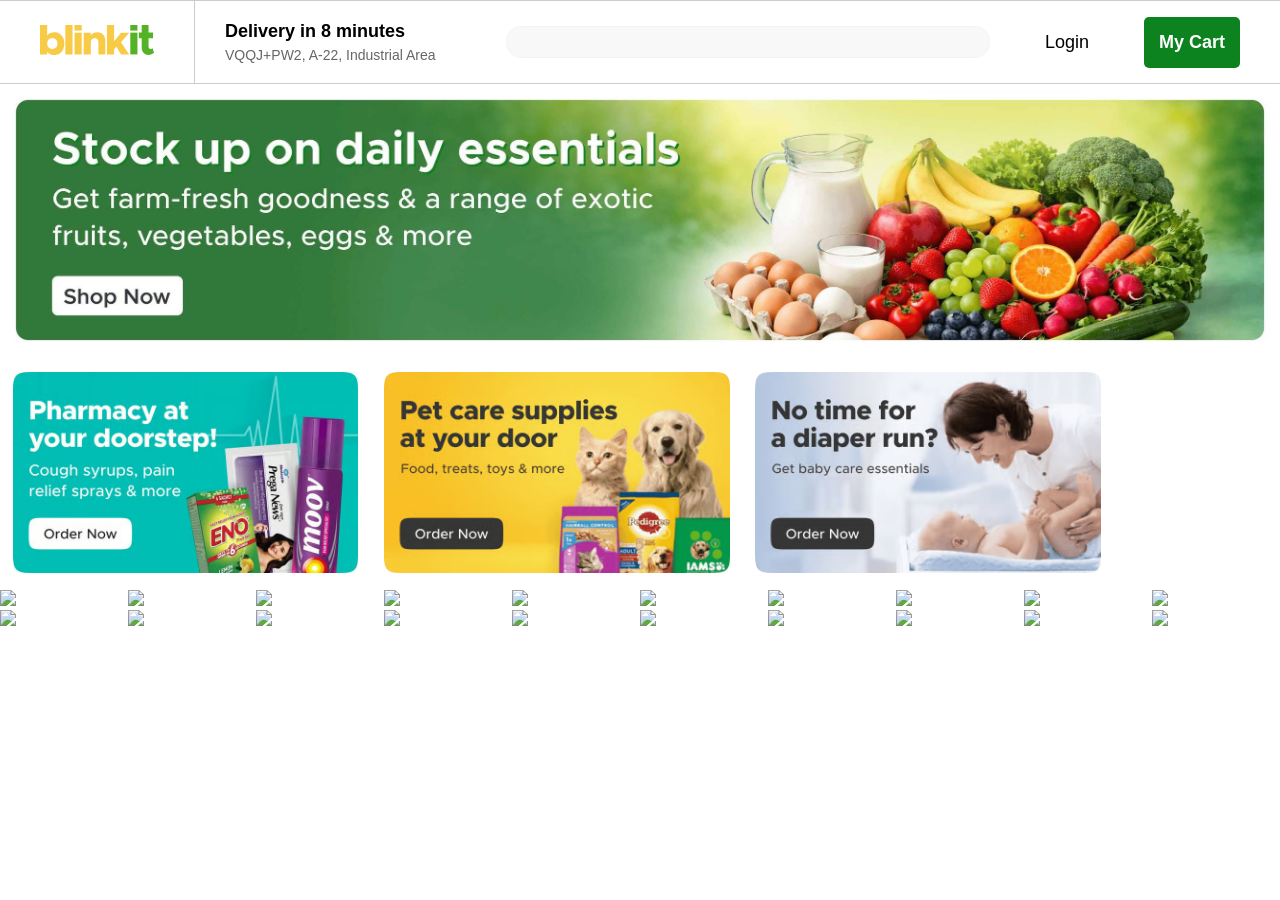
==== home.html @ 37c8d760 "header,banner,category section" ====
<!DOCTYPE html>
<html lang="en">
<head>
    <meta charset="UTF-8">
    <meta name="viewport" content="width=device-width, initial-scale=1.0">
    <title>Blinkit</title>
    <link rel="stylesheet" href="https://cdnjs.cloudflare.com/ajax/libs/font-awesome/7.3.1/css/all.css" integrity="sha512-x9WwyMYBnlXMNQ6kQ/Lyzu1NqIhLQKL5Oq6xByfXuRj7s9CskyCbLv/1IjqzJmXwFXWr0ov6jBV7Qbc0hh9nHg==" crossorigin="anonymous" referrerpolicy="no-referrer">     
    <link rel="stylesheet" href="style.css">
    <link rel="stylesheet" href="media.css">
    
</head>
<body>
    <header>
        <div class="headerleft">
            <div class="logo">
                <a href="#">
                <svg width="134" height="30" viewBox="0 0 114 30" fill="none" xmlns="http://www.w3.org/2000/svg"><path d="M14.3342 7.186C16.2619 7.186 17.9832 7.66644 19.4978 8.62732C21.0262 9.57447 22.2242 10.9197 23.0917 12.663C23.9316 14.3377 24.3516 16.3075 24.3516 18.5724C24.3516 20.7687 23.9316 22.7316 23.0917 24.4612C22.2517 26.1908 21.0675 27.5429 19.5391 28.5175C17.9969 29.5058 16.2619 30 14.3342 30C12.9297 30 11.6078 29.7117 10.3685 29.1352C9.12927 28.5587 8.06901 27.7488 7.18775 26.7056V29.4852H0V0H7.18775V10.4598C8.06901 9.41661 9.12927 8.61359 10.3685 8.05079C11.6078 7.47426 12.9297 7.186 14.3342 7.186ZM12.1861 24.0494C13.2051 24.0494 14.1139 23.8161 14.9125 23.3493C15.7112 22.8826 16.3377 22.2306 16.7921 21.3933C17.2465 20.5697 17.4737 19.6294 17.4737 18.5724C17.4737 17.5429 17.2465 16.6095 16.7921 15.7721C16.3377 14.9348 15.7112 14.2828 14.9125 13.8161C14.1139 13.3493 13.2051 13.116 12.1861 13.116C11.2223 13.116 10.3617 13.3493 9.60432 13.8161C8.84699 14.269 8.2549 14.9073 7.82804 15.731C7.40118 16.5683 7.18775 17.5154 7.18775 18.5724C7.18775 19.6294 7.40118 20.5765 7.82804 21.4139C8.2549 22.2375 8.84699 22.8826 9.60432 23.3493C10.3617 23.8161 11.2223 24.0494 12.1861 24.0494Z" fill="#F8CB46"></path><path d="M25.3356 29.4852V0H32.5233V29.4852H25.3356Z" fill="#F8CB46"></path><path d="M34.5607 29.4852V7.68016H41.7071V29.4852H34.5607Z" fill="#F8CB46"></path><path d="M57.2319 7.186C58.7603 7.186 60.1372 7.5429 61.3627 8.25669C62.5882 8.95676 63.5521 9.94509 64.2544 11.2217C64.9291 12.512 65.2664 13.9739 65.2664 15.6074V29.4852H58.4092V17.2135C58.4092 16.4173 58.2508 15.7104 57.9341 15.0927C57.6312 14.4612 57.1974 13.9739 56.6329 13.6307C56.0821 13.2876 55.4349 13.116 54.6914 13.116C53.9891 13.116 53.3419 13.2876 52.7498 13.6307C52.1577 13.9602 51.6965 14.4132 51.366 14.9897C51.0218 15.5388 50.8496 16.1839 50.8496 16.9252L50.8083 29.4852H43.6619V7.68016H50.8083V10.1716C51.483 9.23816 52.3849 8.51064 53.5141 7.98902C54.6432 7.45367 55.8824 7.186 57.2319 7.186Z" fill="#F8CB46"></path><path d="M81.0597 17.2135L89.1769 29.4852H81.0597L76.3091 21.7639L74.1198 24.2965V29.4852H66.932V0H74.1198V16.2869L81.0184 7.68016H89.1356L81.0597 17.2135Z" fill="#F8CB46"></path><path d="M34.5569 0.00232667H41.7267V5.59207H34.5569V0.00232667Z" fill="#F8CB46"></path><path d="M90.3176 29.4198V7.61479H97.464V29.4198H90.3176Z" fill="#54B226"></path><path d="M112.575 23.2634L114 27.855C113.353 28.4727 112.534 28.9737 111.542 29.3581C110.564 29.7424 109.607 29.9346 108.671 29.9346C107.322 29.9346 106.117 29.6395 105.057 29.0492C103.996 28.4452 103.17 27.6079 102.578 26.5372C101.986 25.494 101.69 24.2929 101.69 22.9339V13.3183H98.819V7.61479H101.69V0.00241089H108.547V7.61479H113.071V13.3183H108.547V21.6161C108.547 22.3162 108.733 22.8859 109.105 23.3251C109.477 23.7644 109.952 23.984 110.53 23.984C110.943 23.984 111.329 23.9223 111.687 23.7987C112.045 23.6752 112.341 23.4967 112.575 23.2634Z" fill="#54B226"></path><path d="M90.2609 0.00241089H97.4307V5.59215H90.2609V0.00241089Z" fill="#54B226"></path></svg>
                </a>
            </div>
            <div class="headeraddress">
                <h3>Delivery in 8 minutes</h3>
                <p>VQQJ+PW2, A-22, Industrial Area </div></p>
            </div>
        <form class="searchbox">
            <button><i class="fa-solid fa-magnifying-glass"></i></button>
            <input type="text"/>
        </form>
        <div class="headerBtn">
            <button>Login</button>
            <button><i class="fa-solid fa-cart-shopping"></i>My Cart</button>
            </div>

    </header>

    <section class="bannersection">
        <img src="img/Frame-1437256605-2-2.jpg"/>  
    </section>

    <section class="orderbanner">
            <div class="orderbanneritems">
                <img src="img/pharmacy-WEB.avif"/></div>
            <div class="orderbanneritems">
                <img src="img/pet_crystal_WEB-1.avif"/>
            </div>
            <div class="orderbanneritems">
                <img src="img/baby_crystal_WEB-1.avif"/>
            </div>
    </section>
    <section class="categorysection">
        <div class="categoryitems">
            <img src="https://cdn.grofers.com/cdn-cgi/image/f=auto,fit=scale-down,q=70,metadata=none,w=270/layout-engine/2022-12/paan-corner_web.png"/>
        </div>
         <div class="categoryitems">
            <img src="https://cdn.grofers.com/cdn-cgi/image/f=auto,fit=scale-down,q=70,metadata=none,w=270/layout-engine/2022-11/Slice-2_10.png"/>
        </div>
        <div class="categoryitems">
            <img src="https://cdn.grofers.com/cdn-cgi/image/f=auto,fit=scale-down,q=70,metadata=none,w=270/layout-engine/2022-11/Slice-3_9.png"/>
        </div>
        <div class="categoryitems">
            <img src="https://cdn.grofers.com/cdn-cgi/image/f=auto,fit=scale-down,q=70,metadata=none,w=270/layout-engine/2022-11/Slice-4_9.png"/>
        </div>
        <div class="categoryitems">
            <img src="https://cdn.grofers.com/cdn-cgi/image/f=auto,fit=scale-down,q=70,metadata=none,w=270/layout-engine/2022-11/Slice-5_4.png"/>
        </div>
        <div class="categoryitems">
            <img src="https://cdn.grofers.com/cdn-cgi/image/f=auto,fit=scale-down,q=70,metadata=none,w=270/layout-engine/2022-11/Slice-6_5.png"/>
        </div>
        <div class="categoryitems">
            <img src="https://cdn.grofers.com/cdn-cgi/image/f=auto,fit=scale-down,q=70,metadata=none,w=270/layout-engine/2022-11/Slice-7_3.png"/>
        </div>
        <div class="categoryitems">
            <img src="https://cdn.grofers.com/cdn-cgi/image/f=auto,fit=scale-down,q=70,metadata=none,w=270/layout-engine/2022-11/Slice-8_4.png"/>
        </div>
        <div class="categoryitems">
            <img src="https://cdn.grofers.com/cdn-cgi/image/f=auto,fit=scale-down,q=70,metadata=none,w=270/layout-engine/2025-11/Slice-7-1_0.png"/>
        </div>
        <div class="categoryitems">
            <img src="https://cdn.grofers.com/cdn-cgi/image/f=auto,fit=scale-down,q=70,metadata=none,w=270/layout-engine/2022-11/Slice-10.png"/>
        </div>
        <div class="categoryitems">
            <img src="https://cdn.grofers.com/cdn-cgi/image/f=auto,fit=scale-down,q=70,metadata=none,w=270/layout-engine/2022-11/Slice-11.png"/>
        </div>
        <div class="categoryitems">
            <img src="https://cdn.grofers.com/cdn-cgi/image/f=auto,fit=scale-down,q=70,metadata=none,w=270/layout-engine/2022-11/Slice-12.png"/>
        </div>
        <div class="categoryitems">
            <img src="https://cdn.grofers.com/cdn-cgi/image/f=auto,fit=scale-down,q=70,metadata=none,w=270/layout-engine/2022-11/Slice-13.png"/>
        </div>
        <div class="categoryitems">
            <img src="https://cdn.grofers.com/cdn-cgi/image/f=auto,fit=scale-down,q=70,metadata=none,w=270/layout-engine/2022-11/Slice-14.png"/>
        </div>
        <div class="categoryitems">
            <img src="https://cdn.grofers.com/cdn-cgi/image/f=auto,fit=scale-down,q=70,metadata=none,w=270/layout-engine/2022-11/Slice-15.png"/>
        </div>
        <div class="categoryitems">
            <img src="https://cdn.grofers.com/cdn-cgi/image/f=auto,fit=scale-down,q=70,metadata=none,w=270/layout-engine/2022-11/Slice-16.png"/>
        </div>
        <div class="categoryitems">
            <img src="https://cdn.grofers.com/cdn-cgi/image/f=auto,fit=scale-down,q=70,metadata=none,w=270/layout-engine/2022-11/Slice-17.png"/>
        </div>
        <div class="categoryitems">
            <img src="https://cdn.grofers.com/cdn-cgi/image/f=auto,fit=scale-down,q=70,metadata=none,w=270/layout-engine/2022-11/Slice-18.png"/>
        </div>
        <div class="categoryitems">
            <img src="https://cdn.grofers.com/cdn-cgi/image/f=auto,fit=scale-down,q=70,metadata=none,w=270/layout-engine/2022-11/Slice-19.png"/>
        </div>
        <div class="categoryitems">
            <img src="https://cdn.grofers.com/cdn-cgi/image/f=auto,fit=scale-down,q=70,metadata=none,w=270/layout-engine/2022-11/Slice-20.png"/>
        </div>
    </section>
</body>
</html>
---- style.css ----
*{
    margin: 0px;
    padding: 0px;
    font-family: 'Poppins', sans-serif;
    box-sizing:border-box;
}

header{
    gap: 40px;
    display:flex;
    align-items:center; 
    border-bottom: 1px solid #ccc;
    border-top: 1px solid #ccc;
}

.headerleft{
   display:flex; 
   align-items:center;
}
.logo{
    padding: 24px 30px;
    border-right: 1px solid #ccc;
}
.headeraddress{
    padding: 20px 30px;
}
.headeraddress h3{
    font-size: 18px; 
    margin-bottom: 5px;
}
.headeraddress p{
    font-size: 14px;
    color: #666;
} 
.searchbox{
    border-radius: 15px;
    flex-grow: 1;
    background-color: #f8f8f8;
    display:flex;
    border: #f4f4f4 1px solid;
}
.searchbox button{
    padding: 15px;
    border:none;
    background-color: transparent;
}
.searchbox input{
    flex-grow: 1;
    border:none;
    background-color: transparent;
}
.searchbox input:focus{
    outline:none;
} 
.headerBtn{
    display:flex;
    gap: 40px;
    margin-right: 40px;
}
.headerBtn button{
    font-size: 18px;
    padding: 15px;
    background-color: transparent;
    border: none;
}
.headerBtn button:last-child{
    color: white;
    font-weight: bold;
    background-color: rgb(12, 131, 31);
    border-radius: 5px;
}
.bannersection{
    margin:auto;
    max-width: 1280px;
}
.bannersection img{
    width: 100%;
}
.orderbanner{
    display:flex;
    max-width: 1280px;
    margin:auto;
}
.orderbanneritems{
    flex-basis: 27%;
    margin: 1%;
}
.orderbanneritems img{
    width: 100%;
}
.categorysection{
    margin:auto;
    max-width: 1280px;
    display:flex;
    flex-wrap: wrap;
}
.categoryitems{
    flex-basis: 10%;
}
.categoryitems img{
    width: 100%;
}
---- media.css ----
@media only screen and (min-width: 200px) and (max-width: 575px) {
    header{
        flex-direction: column;
        align-items: stretch;
        padding: 10px;
        gap: 15px;
    }
    .headerleft{
        width: 100%;
        justify-content: center;
    }
    .logo{
        padding: 10px;
    }
    .headeraddress{
        padding: 10px;
    }
    .headeraddress p{
        font-size: 12px;
    }   
    .headeraddress h3{
        font-size: 15px;
    }
    .searchbutton{
        padding: 10px;
    }
    .headerBtn{
        border-radius: 5px;
        position: fixed;
        background-color: #fff;
        width: 100%;
        bottom: 0;
        justify-content: center;
        margin-right: 0px;
    }
    .bannersection{
        display: none;
    }
    .orderbanner{
        padding: 10px;
        flex-direction: column;
    }
    .categorysection{
        max-width: 100%;
        margin: auto;
    }
    .categoryitems{
        flex-basis: 25%;
    }
}
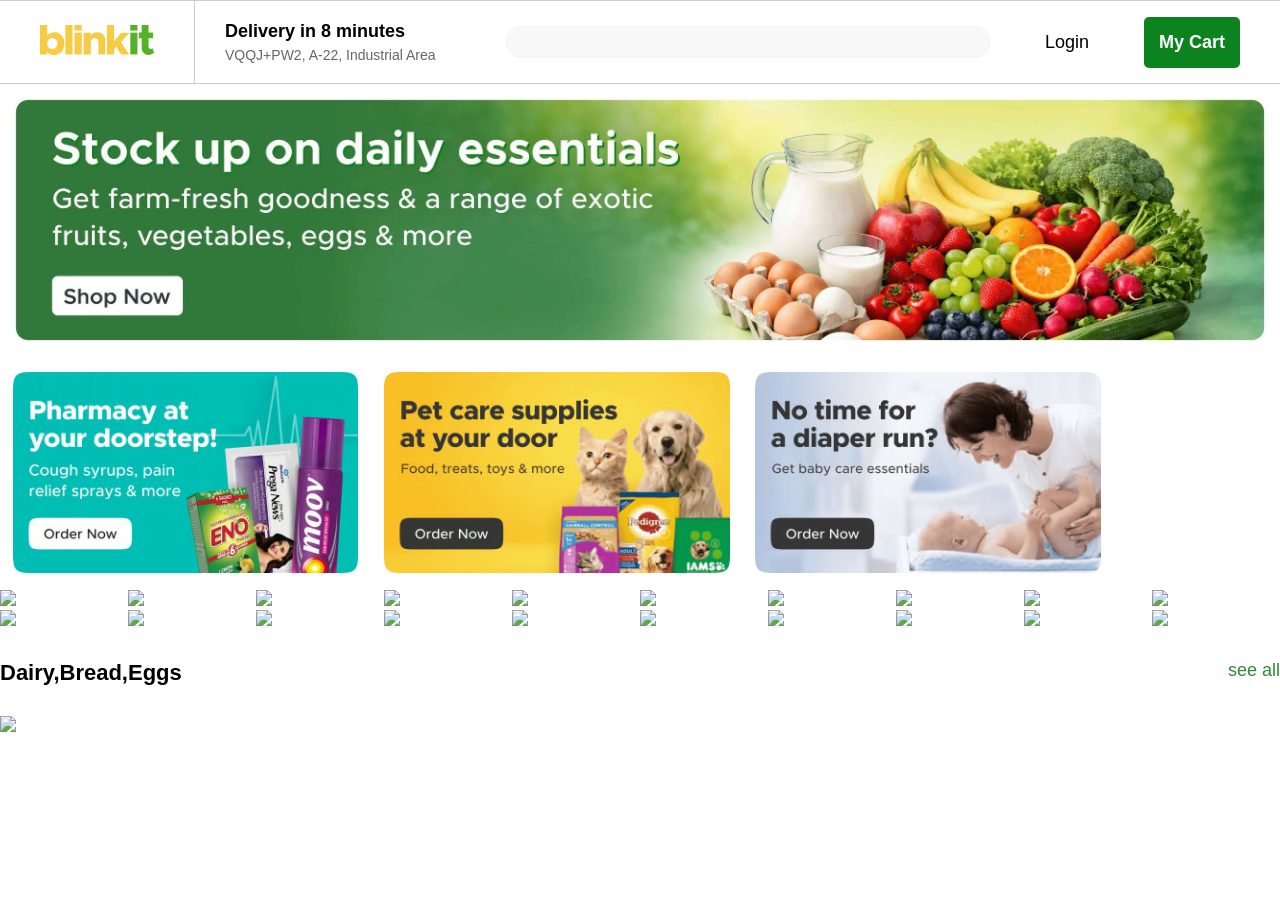
==== commit c90ef226: "modified" ====
--- a/home.html
+++ b/home.html
@@ -108,5 +108,18 @@
             <img src="https://cdn.grofers.com/cdn-cgi/image/f=auto,fit=scale-down,q=70,metadata=none,w=270/layout-engine/2022-11/Slice-20.png"/>
         </div>
     </section>
+    <section class="productsection">
+        <div class="headingrow">
+            <h2>Dairy,Bread,Eggs</h2>
+            <a>see all</a>
+        </div>
+        <div class="productrow">
+            <div class="productionitems">
+                <div class="productimg">
+                    <img width="70%" src="https://cdn.grofers.com/cdn-cgi/image/f=auto,fit=scale-down,q=70,metadata=none,w=270/da/cms-assets/cms/product/adebcc0a-e373-4bc5-aa6f-e504d9d2014b.png"/>
+            </div>
+            
+        </div>
+    </section>
 </body>
 </html>
--- a/style.css
+++ b/style.css
@@ -99,4 +99,32 @@
 }
 .categoryitems img{
     width: 100%;
+}
+
+.productsection{
+    max-width: 1280px;
+    margin: auto;
+    padding: 30px 0px;
+}
+.headingrow{
+    width: 100%;
+    display: flex;
+    justify-content: space-between;
+}
+.headingrow h2{
+    font-size: 22px;
+}
+.headingrow a{
+    font-size: 18px;
+    color: #328839;
+}
+.productrow{
+    width: 100%;
+    margin: 30px 0px;
+    display: flex;
+}
+.productitems{
+    flex-basis: 20%;
+
+    border: 1px solid #ccc;
 }
--- a/media.css
+++ b/media.css
@@ -47,4 +47,8 @@
     .categoryitems{
         flex-basis: 25%;
     }
-}+    .productitems{
+        flex-basis: 15%;
+        border: 1px solid #ccc;
+    }
+}                     
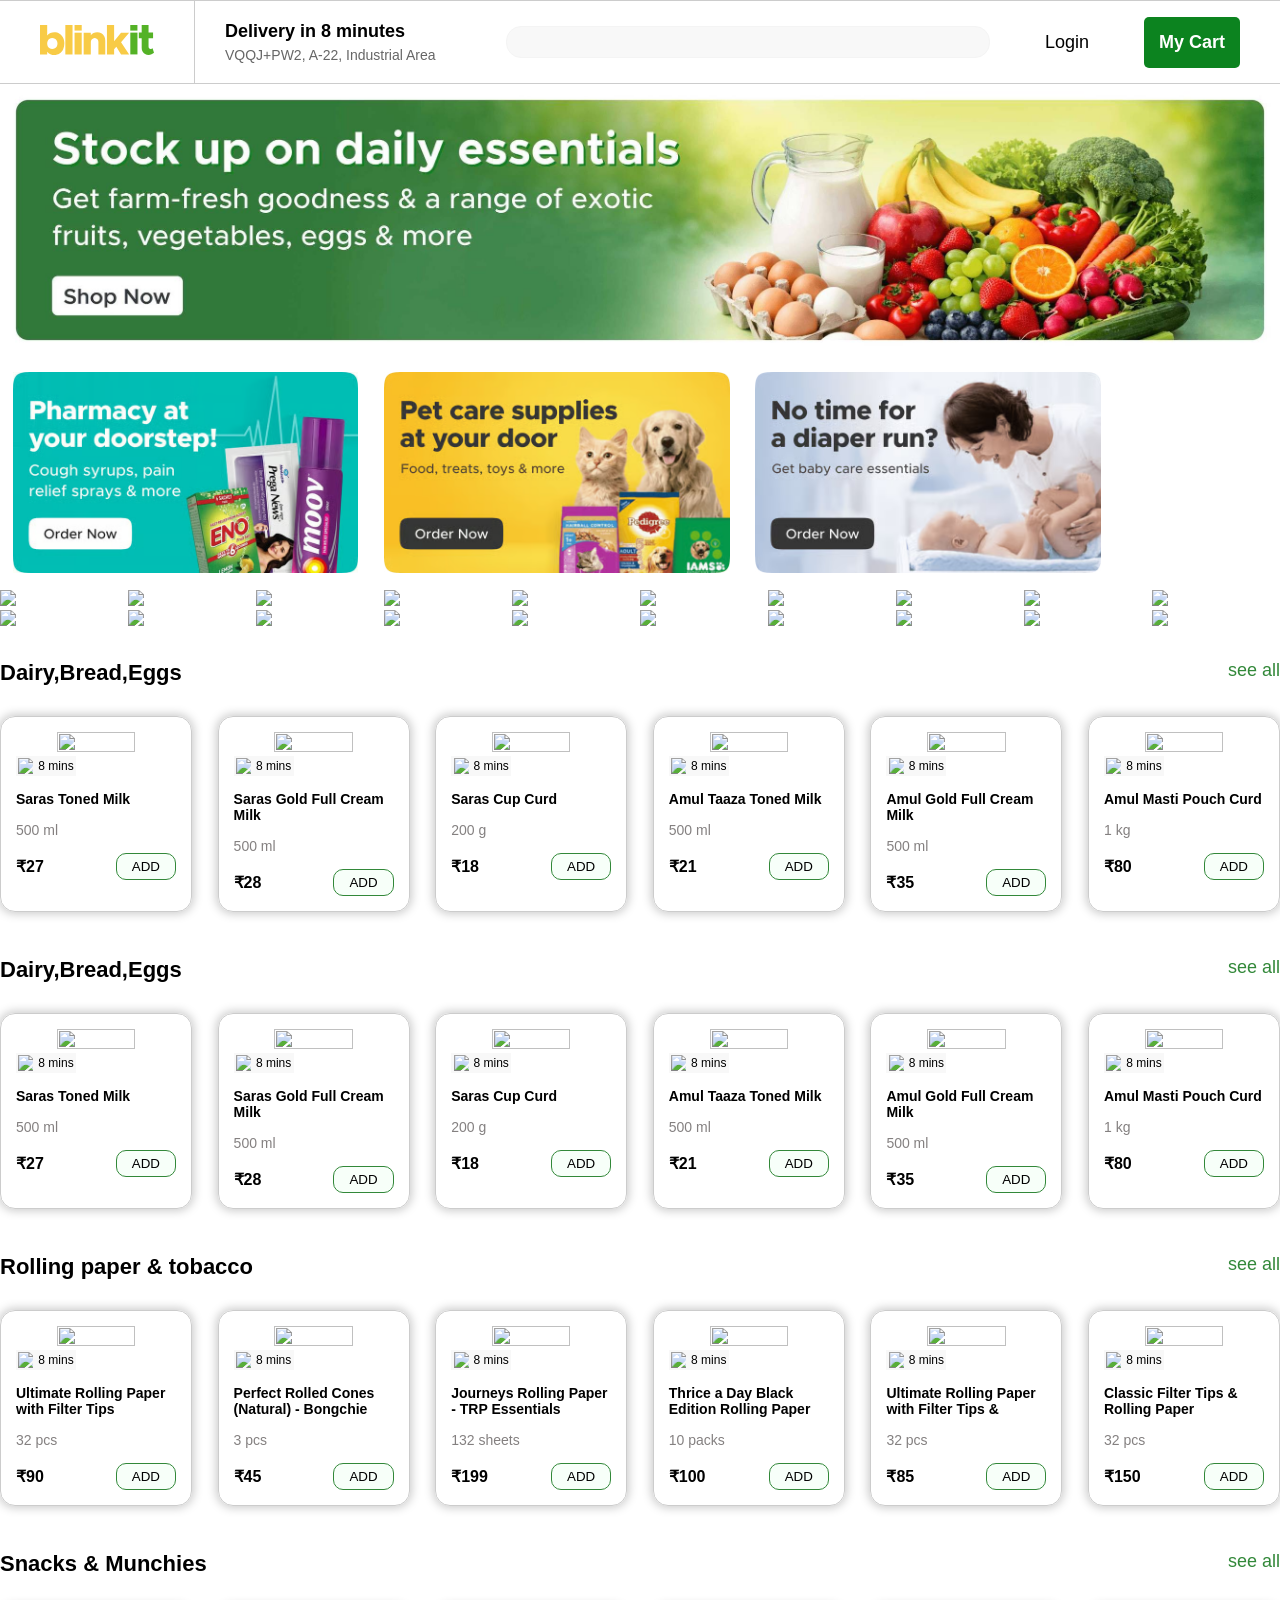
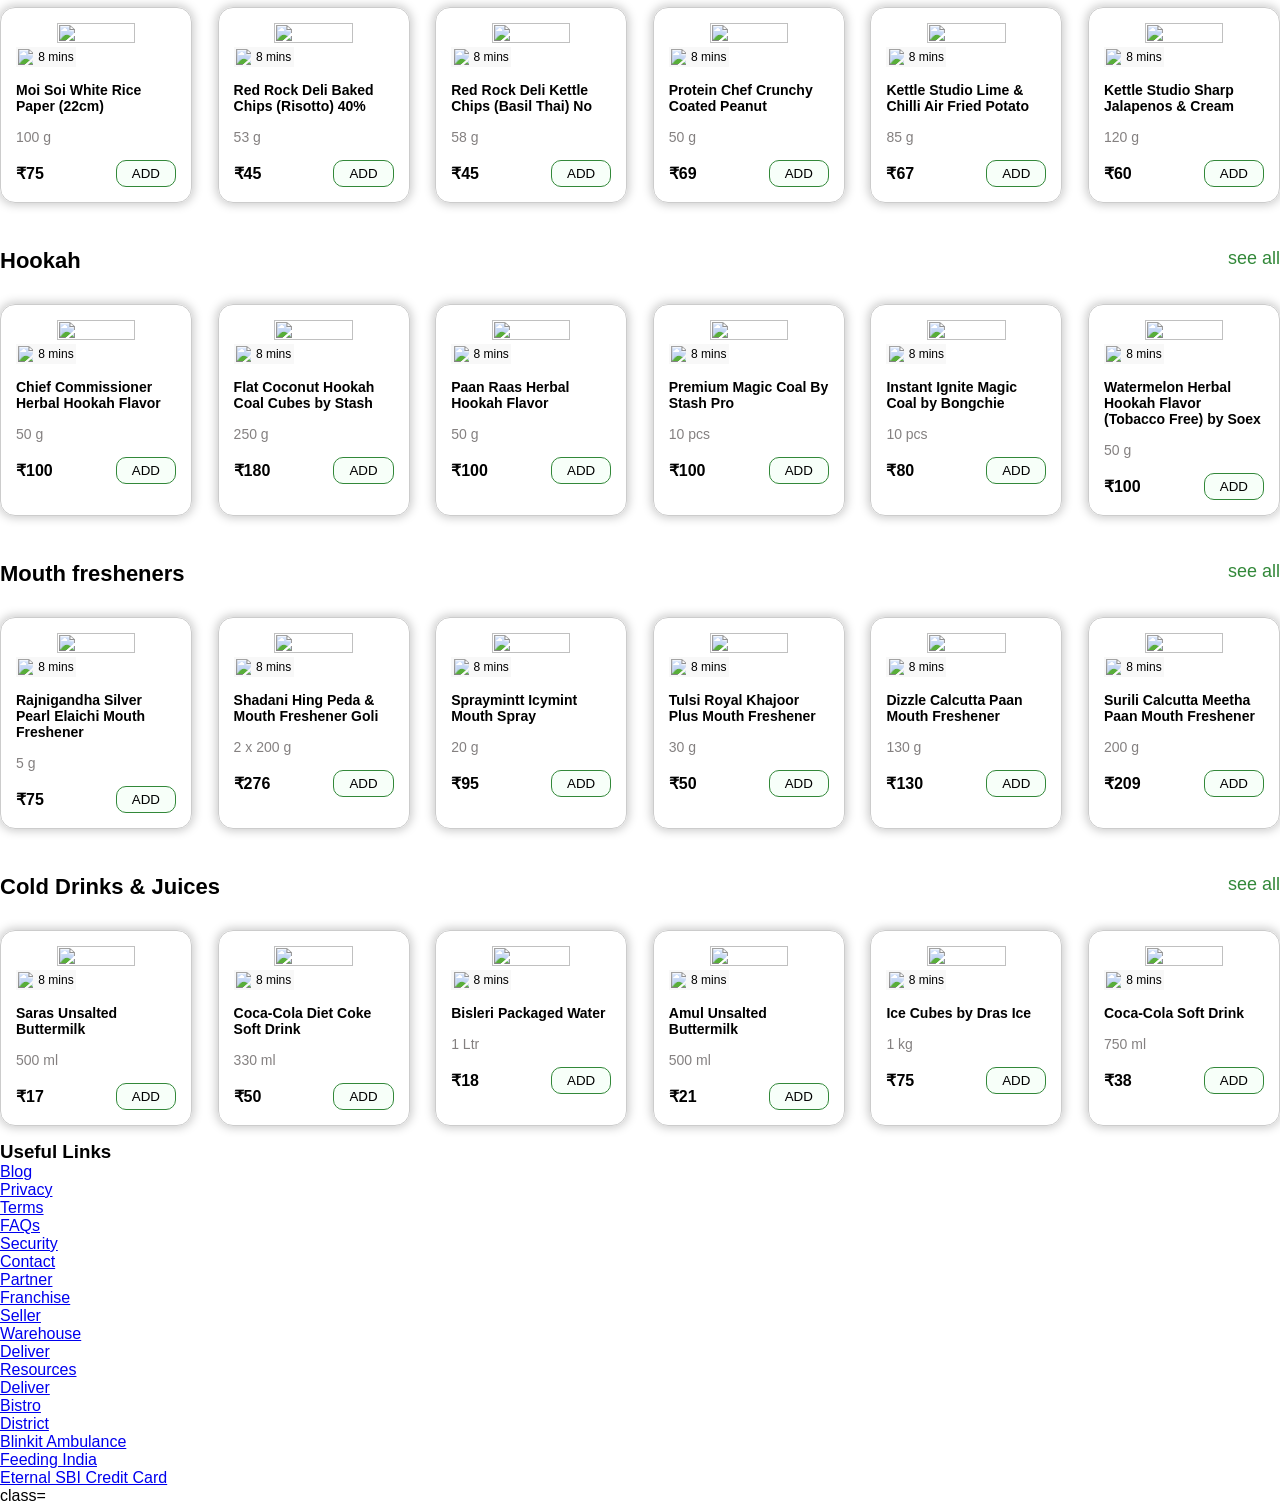
==== commit 3045f5fa: "product" ====
--- a/home.html
+++ b/home.html
@@ -116,10 +116,889 @@
         <div class="productrow">
             <div class="productionitems">
                 <div class="productimg">
-                    <img width="70%" src="https://cdn.grofers.com/cdn-cgi/image/f=auto,fit=scale-down,q=70,metadata=none,w=270/da/cms-assets/cms/product/adebcc0a-e373-4bc5-aa6f-e504d9d2014b.png"/>
-            </div>
-            
+                    <img width="70%" height="10%" src="https://cdn.grofers.com/cdn-cgi/image/f=auto,fit=scale-down,q=70,metadata=none,w=270/da/cms-assets/cms/product/adebcc0a-e373-4bc5-aa6f-e504d9d2014b.png"/>
+                    <p>
+                        <img width="15px" src="https://cdn.grofers.com/cdn-cgi/image/f=auto,fit=scale-down,q=70,metadata=none,w=90/assets/eta-icons/15-mins.png"/>
+                        8 mins
+                    </p>    
+                </div>
+                <div class="productcontent">
+                    <h3>Saras Toned Milk</h3>
+                    <p>500 ml</p>
+                    <div class="btn-price-outer">
+                        <b>₹27</b>
+                        <button>
+                            ADD
+                        </button>
+                    </div>
+                </div>
+            </div>
+            <div class="productionitems">
+                <div class="productimg">
+                    <img width="70%" height="10%" src="https://cdn.grofers.com/cdn-cgi/image/f=auto,fit=scale-down,q=70,metadata=none,w=270/da/cms-assets/cms/product/016db06e-1840-4069-b9b4-dec66e8ba4c9.png"/>
+                    <p>
+                        <img width="15px" src="https://cdn.grofers.com/cdn-cgi/image/f=auto,fit=scale-down,q=70,metadata=none,w=90/assets/eta-icons/15-mins.png"/>
+                        8 mins
+                    </p>    
+                </div>
+                <div class="productcontent">
+                    <h3>Saras Gold Full Cream Milk</h3>
+                    <p>500 ml</p>
+                    <div class="btn-price-outer">
+                        <b>₹28</b>
+                        <button>
+                            ADD
+                        </button>
+                    </div>
+                </div>
+            </div>
+            <div class="productionitems">
+                <div class="productimg">
+                    <img width="70%" height="10%" src="https://cdn.grofers.com/cdn-cgi/image/f=auto,fit=scale-down,q=70,metadata=none,w=270/da/cms-assets/cms/product/95a47dbf-adcd-4631-8b95-acae31bc5242.png"/>
+                    <p>
+                        <img width="15px" src="https://cdn.grofers.com/cdn-cgi/image/f=auto,fit=scale-down,q=70,metadata=none,w=90/assets/eta-icons/15-mins.png"/>
+                        8 mins
+                    </p>    
+                </div>
+                <div class="productcontent">
+                    <h3>Saras Cup Curd</h3>
+                    <p>200 g</p>
+                    <div class="btn-price-outer">
+                        <b>₹18</b>
+                        <button>
+                            ADD
+                        </button>
+                    </div>
+                </div>
+            </div>
+            <div class="productionitems">
+                <div class="productimg">
+                    <img width="70%" height="10%" src="https://cdn.grofers.com/cdn-cgi/image/f=auto,fit=scale-down,q=70,metadata=none,w=270/da/cms-assets/cms/product/5734b087-3ad9-485f-bbe2-52079cd9e35d.png"/>
+                    <p>
+                        <img width="15px" src="https://cdn.grofers.com/cdn-cgi/image/f=auto,fit=scale-down,q=70,metadata=none,w=90/assets/eta-icons/15-mins.png"/>
+                        8 mins
+                    </p>    
+                </div>
+                <div class="productcontent">
+                    <h3>Amul Taaza Toned Milk</h3>
+                    <p>500 ml</p>
+                    <div class="btn-price-outer">
+                        <b>₹21</b>
+                        <button>
+                            ADD
+                        </button>
+                    </div>
+                </div>
+            </div>
+            <div class="productionitems">
+                <div class="productimg">
+                    <img width="70%" height="10%" src="https://cdn.grofers.com/cdn-cgi/image/f=auto,fit=scale-down,q=70,metadata=none,w=270/da/cms-assets/cms/product/628c97e0-5ed4-425d-a667-1d3bfa6f0bde.png"/>
+                    <p>
+                        <img width="15px" src="https://cdn.grofers.com/cdn-cgi/image/f=auto,fit=scale-down,q=70,metadata=none,w=90/assets/eta-icons/15-mins.png"/>
+                        8 mins
+                    </p>    
+                </div>
+                <div class="productcontent">
+                    <h3>Amul Gold Full Cream Milk</h3>
+                    <p>500 ml</p>
+                    <div class="btn-price-outer">
+                        <b>₹35</b>
+                        <button>
+                            ADD
+                        </button>
+                    </div>
+                </div>
+            </div>
+            <div class="productionitems">
+                <div class="productimg">
+                    <img width="70%" height="10%" src="https://cdn.grofers.com/cdn-cgi/image/f=auto,fit=scale-down,q=70,metadata=none,w=270/da/cms-assets/cms/product/e7023096-622d-4e2e-9c2c-a7689262c36f.png"/>
+                    <p>
+                        <img width="15px" src="https://cdn.grofers.com/cdn-cgi/image/f=auto,fit=scale-down,q=70,metadata=none,w=90/assets/eta-icons/15-mins.png"/>
+                        8 mins
+                    </p>    
+                </div>
+                <div class="productcontent">
+                    <h3>Amul Masti Pouch Curd</h3>
+                    <p>1 kg</p>
+                    <div class="btn-price-outer">
+                        <b>₹80</b>
+                        <button>
+                            ADD
+                        </button>
+                    </div>
+                </div>
+            </div>
         </div>
     </section>
+    <section class="productsection">
+        <div class="headingrow">
+            <h2>Dairy,Bread,Eggs</h2>
+            <a>see all</a>
+        </div>
+        <div class="productrow">
+            <div class="productionitems">
+                <div class="productimg">
+                    <img width="70%" height="10%" src="https://cdn.grofers.com/cdn-cgi/image/f=auto,fit=scale-down,q=70,metadata=none,w=270/da/cms-assets/cms/product/adebcc0a-e373-4bc5-aa6f-e504d9d2014b.png"/>
+                    <p>
+                        <img width="15px" src="https://cdn.grofers.com/cdn-cgi/image/f=auto,fit=scale-down,q=70,metadata=none,w=90/assets/eta-icons/15-mins.png"/>
+                        8 mins
+                    </p>    
+                </div>
+                <div class="productcontent">
+                    <h3>Saras Toned Milk</h3>
+                    <p>500 ml</p>
+                    <div class="btn-price-outer">
+                        <b>₹27</b>
+                        <button>
+                            ADD
+                        </button>
+                    </div>
+                </div>
+            </div>
+            <div class="productionitems">
+                <div class="productimg">
+                    <img width="70%" height="10%" src="https://cdn.grofers.com/cdn-cgi/image/f=auto,fit=scale-down,q=70,metadata=none,w=270/da/cms-assets/cms/product/016db06e-1840-4069-b9b4-dec66e8ba4c9.png"/>
+                    <p>
+                        <img width="15px" src="https://cdn.grofers.com/cdn-cgi/image/f=auto,fit=scale-down,q=70,metadata=none,w=90/assets/eta-icons/15-mins.png"/>
+                        8 mins
+                    </p>    
+                </div>
+                <div class="productcontent">
+                    <h3>Saras Gold Full Cream Milk</h3>
+                    <p>500 ml</p>
+                    <div class="btn-price-outer">
+                        <b>₹28</b>
+                        <button>
+                            ADD
+                        </button>
+                    </div>
+                </div>
+            </div>
+            <div class="productionitems">
+                <div class="productimg">
+                    <img width="70%" height="10%" src="https://cdn.grofers.com/cdn-cgi/image/f=auto,fit=scale-down,q=70,metadata=none,w=270/da/cms-assets/cms/product/95a47dbf-adcd-4631-8b95-acae31bc5242.png"/>
+                    <p>
+                        <img width="15px" src="https://cdn.grofers.com/cdn-cgi/image/f=auto,fit=scale-down,q=70,metadata=none,w=90/assets/eta-icons/15-mins.png"/>
+                        8 mins
+                    </p>    
+                </div>
+                <div class="productcontent">
+                    <h3>Saras Cup Curd</h3>
+                    <p>200 g</p>
+                    <div class="btn-price-outer">
+                        <b>₹18</b>
+                        <button>
+                            ADD
+                        </button>
+                    </div>
+                </div>
+            </div>
+            <div class="productionitems">
+                <div class="productimg">
+                    <img width="70%" height="10%" src="https://cdn.grofers.com/cdn-cgi/image/f=auto,fit=scale-down,q=70,metadata=none,w=270/da/cms-assets/cms/product/5734b087-3ad9-485f-bbe2-52079cd9e35d.png"/>
+                    <p>
+                        <img width="15px" src="https://cdn.grofers.com/cdn-cgi/image/f=auto,fit=scale-down,q=70,metadata=none,w=90/assets/eta-icons/15-mins.png"/>
+                        8 mins
+                    </p>    
+                </div>
+                <div class="productcontent">
+                    <h3>Amul Taaza Toned Milk</h3>
+                    <p>500 ml</p>
+                    <div class="btn-price-outer">
+                        <b>₹21</b>
+                        <button>
+                            ADD
+                        </button>
+                    </div>
+                </div>
+            </div>
+            <div class="productionitems">
+                <div class="productimg">
+                    <img width="70%" height="10%" src="https://cdn.grofers.com/cdn-cgi/image/f=auto,fit=scale-down,q=70,metadata=none,w=270/da/cms-assets/cms/product/628c97e0-5ed4-425d-a667-1d3bfa6f0bde.png"/>
+                    <p>
+                        <img width="15px" src="https://cdn.grofers.com/cdn-cgi/image/f=auto,fit=scale-down,q=70,metadata=none,w=90/assets/eta-icons/15-mins.png"/>
+                        8 mins
+                    </p>    
+                </div>
+                <div class="productcontent">
+                    <h3>Amul Gold Full Cream Milk</h3>
+                    <p>500 ml</p>
+                    <div class="btn-price-outer">
+                        <b>₹35</b>
+                        <button>
+                            ADD
+                        </button>
+                    </div>
+                </div>
+            </div>
+            <div class="productionitems">
+                <div class="productimg">
+                    <img width="70%" height="10%" src="https://cdn.grofers.com/cdn-cgi/image/f=auto,fit=scale-down,q=70,metadata=none,w=270/da/cms-assets/cms/product/e7023096-622d-4e2e-9c2c-a7689262c36f.png"/>
+                    <p>
+                        <img width="15px" src="https://cdn.grofers.com/cdn-cgi/image/f=auto,fit=scale-down,q=70,metadata=none,w=90/assets/eta-icons/15-mins.png"/>
+                        8 mins
+                    </p>    
+                </div>
+                <div class="productcontent">
+                    <h3>Amul Masti Pouch Curd</h3>
+                    <p>1 kg</p>
+                    <div class="btn-price-outer">
+                        <b>₹80</b>
+                        <button>
+                            ADD
+                        </button>
+                    </div>
+                </div>
+            </div>
+        </div>
+    </section>
+    <section class="productsection">
+        <div class="headingrow">
+            <h2>Rolling paper & tobacco</h2>
+            <a>see all</a>
+        </div>
+        <div class="productrow">
+            <div class="productionitems">
+                <div class="productimg">
+                    <img width="70%" height="10%" src="https://cdn.grofers.com/cdn-cgi/image/f=auto,fit=scale-down,q=70,metadata=none,w=270/da/cms-assets/cms/product/153ebe78-f289-42bc-aacb-db8e45e5b906.png"/>
+                    <p>
+                        <img width="15px" src="https://cdn.grofers.com/cdn-cgi/image/f=auto,fit=scale-down,q=70,metadata=none,w=90/assets/eta-icons/15-mins.png"/>
+                        8 mins
+                    </p>    
+                </div>
+                <div class="productcontent">
+                    <h3>Ultimate Rolling Paper with Filter Tips </h3>
+                    <p>32 pcs</p>
+                    <div class="btn-price-outer">
+                        <b>₹90</b>
+                        <button>
+                            ADD
+                        </button>
+                    </div>
+                </div>
+            </div>
+            <div class="productionitems">
+                <div class="productimg">
+                    <img width="70%" height="10%" src="https://cdn.grofers.com/cdn-cgi/image/f=auto,fit=scale-down,q=70,metadata=none,w=270/da/cms-assets/cms/product/70514a35-42d4-4211-a23b-5ba14cdf4a7a.png"/>
+                    <p>
+                        <img width="15px" src="https://cdn.grofers.com/cdn-cgi/image/f=auto,fit=scale-down,q=70,metadata=none,w=90/assets/eta-icons/15-mins.png"/>
+                        8 mins
+                    </p>    
+                </div>
+                <div class="productcontent">
+                    <h3>Perfect Rolled Cones (Natural) - Bongchie</h3>
+                    <p>3 pcs</p>
+                    <div class="btn-price-outer">
+                        <b>₹45</b>
+                        <button>
+                            ADD
+                        </button>
+                    </div>
+                </div>
+            </div>
+            <div class="productionitems">
+                <div class="productimg">
+                    <img width="70%" height="10%" src="https://cdn.grofers.com/cdn-cgi/image/f=auto,fit=scale-down,q=70,metadata=none,w=270/da/cms-assets/cms/product/1474793c-a59c-4ce6-8f32-7b13f8e9ca8c.png"/>
+                    <p>
+                        <img width="15px" src="https://cdn.grofers.com/cdn-cgi/image/f=auto,fit=scale-down,q=70,metadata=none,w=90/assets/eta-icons/15-mins.png"/>
+                        8 mins
+                    </p>    
+                </div>
+                <div class="productcontent">
+                    <h3>Journeys Rolling Paper - TRP Essentials</h3>
+                    <p>132 sheets</p>
+                    <div class="btn-price-outer">
+                        <b>₹199</b>
+                        <button>
+                            ADD
+                        </button>
+                    </div>
+                </div>
+            </div>
+            <div class="productionitems">
+                <div class="productimg">
+                    <img width="70%" height="10%" src="https://cdn.grofers.com/cdn-cgi/image/f=auto,fit=scale-down,q=70,metadata=none,w=270/da/cms-assets/cms/product/5d32e1ba-930a-4934-9bde-047285f78f3a.png"/>
+                    <p>
+                        <img width="15px" src="https://cdn.grofers.com/cdn-cgi/image/f=auto,fit=scale-down,q=70,metadata=none,w=90/assets/eta-icons/15-mins.png"/>
+                        8 mins
+                    </p>    
+                </div>
+                <div class="productcontent">
+                    <h3>Thrice a Day Black Edition Rolling Paper </h3>
+                    <p>10 packs</p>
+                    <div class="btn-price-outer">
+                        <b>₹100</b>
+                        <button>
+                            ADD
+                        </button>
+                    </div>
+                </div>
+            </div>
+            <div class="productionitems">
+                <div class="productimg">
+                    <img width="70%" height="10%" src="https://cdn.grofers.com/cdn-cgi/image/f=auto,fit=scale-down,q=70,metadata=none,w=270/da/cms-assets/cms/product/2a6eb6af-8143-4195-a788-c350255a8e1e.png"/>
+                    <p>
+                        <img width="15px" src="https://cdn.grofers.com/cdn-cgi/image/f=auto,fit=scale-down,q=70,metadata=none,w=90/assets/eta-icons/15-mins.png"/>
+                        8 mins
+                    </p>    
+                </div>
+                <div class="productcontent">
+                    <h3>Ultimate Rolling Paper with Filter Tips &</h3>
+                    <p>32 pcs</p>
+                    <div class="btn-price-outer">
+                        <b>₹85</b>
+                        <button>
+                            ADD
+                        </button>
+                    </div>
+                </div>
+            </div>
+            <div class="productionitems">
+                <div class="productimg">
+                    <img width="70%" height="10%" src="https://cdn.grofers.com/cdn-cgi/image/f=auto,fit=scale-down,q=70,metadata=none,w=270/da/cms-assets/cms/product/51d164ea-0ee2-4080-aac3-0affdaf34ded.png"/>
+                    <p>
+                        <img width="15px" src="https://cdn.grofers.com/cdn-cgi/image/f=auto,fit=scale-down,q=70,metadata=none,w=90/assets/eta-icons/15-mins.png"/>
+                        8 mins
+                    </p>    
+                </div>
+                <div class="productcontent">
+                    <h3>Classic Filter Tips & Rolling Paper</h3>
+                    <p>32 pcs</p>
+                    <div class="btn-price-outer">
+                        <b>₹150</b>
+                        <button>
+                            ADD
+                        </button>
+                    </div>
+                </div>
+            </div>
+        </div>
+    </section>
+    <section class="productsection">
+        <div class="headingrow">
+            <h2>Snacks & Munchies</h2>
+            <a>see all</a>
+        </div>
+        <div class="productrow">
+            <div class="productionitems">
+                <div class="productimg">
+                    <img width="70%" height="10%" src="https://cdn.grofers.com/cdn-cgi/image/f=auto,fit=scale-down,q=70,metadata=none,w=270/da/cms-assets/cms/product/adebcc0a-e373-4bc5-aa6f-e504d9d2014b.png"/>
+                    <p>
+                        <img width="15px" src="https://cdn.grofers.com/cdn-cgi/image/f=auto,fit=scale-down,q=70,metadata=none,w=90/assets/eta-icons/15-mins.png"/>
+                        8 mins
+                    </p>    
+                </div>
+                <div class="productcontent">
+                    <h3>Moi Soi White Rice Paper (22cm)</h3>
+                    <p>100 g</p>
+                    <div class="btn-price-outer">
+                        <b>₹75</b>
+                        <button>
+                            ADD
+                        </button>
+                    </div>
+                </div>
+            </div>
+            <div class="productionitems">
+                <div class="productimg">
+                    <img width="70%" height="10%" src="https://cdn.grofers.com/cdn-cgi/image/f=auto,fit=scale-down,q=70,metadata=none,w=270/da/cms-assets/cms/product/rc-upload-1776829632782-897.png"/>
+                    <p>
+                        <img width="15px" src="https://cdn.grofers.com/cdn-cgi/image/f=auto,fit=scale-down,q=70,metadata=none,w=90/assets/eta-icons/15-mins.png"/>
+                        8 mins
+                    </p>    
+                </div>
+                <div class="productcontent">
+                    <h3>Red Rock Deli Baked Chips (Risotto) 40%</h3>
+                    <p>53 g</p>
+                    <div class="btn-price-outer">
+                        <b>₹45</b>
+                        <button>
+                            ADD
+                        </button>
+                    </div>
+                </div>
+            </div>
+            <div class="productionitems">
+                <div class="productimg">
+                    <img width="70%" height="10%" src="https://cdn.grofers.com/cdn-cgi/image/f=auto,fit=scale-down,q=70,metadata=none,w=270/da/cms-assets/cms/product/rc-upload-1776829632782-895.png"/>
+                    <p>
+                        <img width="15px" src="https://cdn.grofers.com/cdn-cgi/image/f=auto,fit=scale-down,q=70,metadata=none,w=90/assets/eta-icons/15-mins.png"/>
+                        8 mins
+                    </p>    
+                </div>
+                <div class="productcontent">
+                    <h3>Red Rock Deli Kettle Chips (Basil Thai) No</h3>
+                    <p>58 g</p>
+                    <div class="btn-price-outer">
+                        <b>₹45</b>
+                        <button>
+                            ADD
+                        </button>
+                    </div>
+                </div>
+            </div>
+            <div class="productionitems">
+                <div class="productimg">
+                    <img width="70%" height="10%" src="https://cdn.grofers.com/cdn-cgi/image/f=auto,fit=scale-down,q=70,metadata=none,w=270/da/cms-assets/cms/product/rc-upload-1779421790948-2501.png"/>
+                    <p>
+                        <img width="15px" src="https://cdn.grofers.com/cdn-cgi/image/f=auto,fit=scale-down,q=70,metadata=none,w=90/assets/eta-icons/15-mins.png"/>
+                        8 mins
+                    </p>    
+                </div>
+                <div class="productcontent">
+                    <h3>Protein Chef Crunchy Coated Peanut</h3>
+                    <p>50 g</p>
+                    <div class="btn-price-outer">
+                        <b>₹69</b>
+                        <button>
+                            ADD
+                        </button>
+                    </div>
+                </div>
+            </div>
+            <div class="productionitems">
+                <div class="productimg">
+                    <img width="70%" height="10%" src="https://cdn.grofers.com/cdn-cgi/image/f=auto,fit=scale-down,q=70,metadata=none,w=270/da/cms-assets/cms/product/0e057c9b-d500-4665-8c5d-9c63885abbae.png"/>
+                    <p>
+                        <img width="15px" src="https://cdn.grofers.com/cdn-cgi/image/f=auto,fit=scale-down,q=70,metadata=none,w=90/assets/eta-icons/15-mins.png"/>
+                        8 mins
+                    </p>    
+                </div>
+                <div class="productcontent">
+                    <h3>Kettle Studio Lime & Chilli Air Fried Potato</h3>
+                    <p>85 g</p>
+                    <div class="btn-price-outer">
+                        <b>₹67</b>
+                        <button>
+                            ADD
+                        </button>
+                    </div>
+                </div>
+            </div>
+            <div class="productionitems">
+                <div class="productimg">
+                    <img width="70%" height="10%" src="https://cdn.grofers.com/cdn-cgi/image/f=auto,fit=scale-down,q=70,metadata=none,w=270/da/cms-assets/cms/product/rc-upload-1773048060308-1052.png"/>
+                    <p>
+                        <img width="15px" src="https://cdn.grofers.com/cdn-cgi/image/f=auto,fit=scale-down,q=70,metadata=none,w=90/assets/eta-icons/15-mins.png"/>
+                        8 mins
+                    </p>    
+                </div>
+                <div class="productcontent">
+                    <h3>Kettle Studio Sharp Jalapenos & Cream</h3>
+                    <p>120 g</p>
+                    <div class="btn-price-outer">
+                        <b>₹60</b>
+                        <button>
+                            ADD
+                        </button>
+                    </div>
+                </div>
+            </div>
+        </div>
+    </section>
+    <section class="productsection">
+        <div class="headingrow">
+            <h2>Hookah</h2>
+            <a>see all</a>
+        </div>
+        <div class="productrow">
+            <div class="productionitems">
+                <div class="productimg">
+                    <img width="70%" height="10%" src="https://cdn.grofers.com/cdn-cgi/image/f=auto,fit=scale-down,q=70,metadata=none,w=270/da/cms-assets/cms/product/da5b29c2-2a2b-4a87-af9b-f9feeb8d724d.png"/>
+                    <p>
+                        <img width="15px" src="https://cdn.grofers.com/cdn-cgi/image/f=auto,fit=scale-down,q=70,metadata=none,w=90/assets/eta-icons/15-mins.png"/>
+                        8 mins
+                    </p>    
+                </div>
+                <div class="productcontent">
+                    <h3>Chief Commissioner Herbal Hookah Flavor</h3>
+                    <p>50 g</p>
+                    <div class="btn-price-outer">
+                        <b>₹100</b>
+                        <button>
+                            ADD
+                        </button>
+                    </div>
+                </div>
+            </div>
+            <div class="productionitems">
+                <div class="productimg">
+                    <img width="70%" height="10%" src="https://cdn.grofers.com/cdn-cgi/image/f=auto,fit=scale-down,q=70,metadata=none,w=270/da/cms-assets/cms/product/2a13f726-1e16-40ee-82de-50a35c0923f8.png"/>
+                    <p>
+                        <img width="15px" src="https://cdn.grofers.com/cdn-cgi/image/f=auto,fit=scale-down,q=70,metadata=none,w=90/assets/eta-icons/15-mins.png"/>
+                        8 mins
+                    </p>    
+                </div>
+                <div class="productcontent">
+                    <h3>Flat Coconut Hookah Coal Cubes by Stash</h3>
+                    <p>250 g</p>
+                    <div class="btn-price-outer">
+                        <b>₹180</b>
+                        <button>
+                            ADD
+                        </button>
+                    </div>
+                </div>
+            </div>
+            <div class="productionitems">
+                <div class="productimg">
+                    <img width="70%" height="10%" src="https://cdn.grofers.com/cdn-cgi/image/f=auto,fit=scale-down,q=70,metadata=none,w=270/da/cms-assets/cms/product/c57dbc89-08eb-4d02-bd6c-cc4c50aaaaef.png"/>
+                    <p>
+                        <img width="15px" src="https://cdn.grofers.com/cdn-cgi/image/f=auto,fit=scale-down,q=70,metadata=none,w=90/assets/eta-icons/15-mins.png"/>
+                        8 mins
+                    </p>    
+                </div>
+                <div class="productcontent">
+                    <h3>Paan Raas Herbal Hookah Flavor</h3>
+                    <p>50 g</p>
+                    <div class="btn-price-outer">
+                        <b>₹100</b>
+                        <button>
+                            ADD
+                        </button>
+                    </div>
+                </div>
+            </div>
+            <div class="productionitems">
+                <div class="productimg">
+                    <img width="70%" height="10%" src="https://cdn.grofers.com/cdn-cgi/image/f=auto,fit=scale-down,q=70,metadata=none,w=270/da/cms-assets/cms/product/0b475c4e-7593-4a75-8fcd-ea5a1ddc0c03.png"/>
+                    <p>
+                        <img width="15px" src="https://cdn.grofers.com/cdn-cgi/image/f=auto,fit=scale-down,q=70,metadata=none,w=90/assets/eta-icons/15-mins.png"/>
+                        8 mins
+                    </p>    
+                </div>
+                <div class="productcontent">
+                    <h3>Premium Magic Coal By Stash Pro</h3>
+                    <p>10 pcs</p>
+                    <div class="btn-price-outer">
+                        <b>₹100</b>
+                        <button>
+                            ADD
+                        </button>
+                    </div>
+                </div>
+            </div>
+            <div class="productionitems">
+                <div class="productimg">
+                    <img width="70%" height="10%" src="https://cdn.grofers.com/cdn-cgi/image/f=auto,fit=scale-down,q=70,metadata=none,w=270/da/cms-assets/cms/product/55cbc96f-5555-47f4-9b17-67e15a255875.png"/>
+                    <p>
+                        <img width="15px" src="https://cdn.grofers.com/cdn-cgi/image/f=auto,fit=scale-down,q=70,metadata=none,w=90/assets/eta-icons/15-mins.png"/>
+                        8 mins
+                    </p>    
+                </div>
+                <div class="productcontent">
+                    <h3>Instant Ignite Magic Coal by Bongchie</h3>
+                    <p>10 pcs</p>
+                    <div class="btn-price-outer">
+                        <b>₹80</b>
+                        <button>
+                            ADD
+                        </button>
+                    </div>
+                </div>
+            </div>
+            <div class="productionitems">
+                <div class="productimg">
+                    <img width="70%" height="10%" src="https://cdn.grofers.com/cdn-cgi/image/f=auto,fit=scale-down,q=70,metadata=none,w=270/da/cms-assets/cms/product/23850cbe-cb4c-4e4c-823a-a78e8b4c7a90.png"/>
+                    <p>
+                        <img width="15px" src="https://cdn.grofers.com/cdn-cgi/image/f=auto,fit=scale-down,q=70,metadata=none,w=90/assets/eta-icons/15-mins.png"/>
+                        8 mins
+                    </p>    
+                </div>
+                <div class="productcontent">
+                    <h3>Watermelon Herbal Hookah Flavor (Tobacco Free) by Soex</h3>
+                    <p>50 g</p>
+                    <div class="btn-price-outer">
+                        <b>₹100</b>
+                        <button>
+                            ADD
+                        </button>
+                    </div>
+                </div>
+            </div>
+        </div>
+    </section>
+    <section class="productsection">
+        <div class="headingrow">
+            <h2>Mouth fresheners</h2>
+            <a>see all</a>
+        </div>
+        <div class="productrow">
+            <div class="productionitems">
+                <div class="productimg">
+                    <img width="70%" height="10%" src="https://cdn.grofers.com/cdn-cgi/image/f=auto,fit=scale-down,q=70,metadata=none,w=270/da/cms-assets/cms/product/04ce1bc9-3a86-49e2-bc12-8403ce06e89d.png"/>
+                    <p>
+                        <img width="15px" src="https://cdn.grofers.com/cdn-cgi/image/f=auto,fit=scale-down,q=70,metadata=none,w=90/assets/eta-icons/15-mins.png"/>
+                        8 mins
+                    </p>    
+                </div>
+                <div class="productcontent">
+                    <h3>Rajnigandha Silver Pearl Elaichi Mouth Freshener</h3>
+                    <p>5 g</p>
+                    <div class="btn-price-outer">
+                        <b>₹75</b>
+                        <button>
+                            ADD
+                        </button>
+                    </div>
+                </div>
+            </div>
+            <div class="productionitems">
+                <div class="productimg">
+                    <img width="70%" height="10%" src="https://cdn.grofers.com/cdn-cgi/image/f=auto,fit=scale-down,q=70,metadata=none,w=270/da/cms-assets/cms/product/4fc40059-6c9e-4c02-8e90-bd7538ac9072.png"/>
+                    <p>
+                        <img width="15px" src="https://cdn.grofers.com/cdn-cgi/image/f=auto,fit=scale-down,q=70,metadata=none,w=90/assets/eta-icons/15-mins.png"/>
+                        8 mins
+                    </p>    
+                </div>
+                <div class="productcontent">
+                    <h3>Shadani Hing Peda & Mouth Freshener Goli</h3>
+                    <p>2 x 200 g</p>
+                    <div class="btn-price-outer">
+                        <b>₹276</b>
+                        <button>
+                            ADD
+                        </button>
+                    </div>
+                </div>
+            </div>
+            <div class="productionitems">
+                <div class="productimg">
+                    <img width="70%" height="10%" src="https://cdn.grofers.com/cdn-cgi/image/f=auto,fit=scale-down,q=70,metadata=none,w=270/da/cms-assets/cms/product/rc-upload-1786189754893-349.png"/>
+                    <p>
+                        <img width="15px" src="https://cdn.grofers.com/cdn-cgi/image/f=auto,fit=scale-down,q=70,metadata=none,w=90/assets/eta-icons/15-mins.png"/>
+                        8 mins
+                    </p>    
+                </div>
+                <div class="productcontent">
+                    <h3>Spraymintt Icymint Mouth Spray</h3>
+                    <p>20 g</p>
+                    <div class="btn-price-outer">
+                        <b>₹95</b>
+                        <button>
+                            ADD
+                        </button>
+                    </div>
+                </div>
+            </div>
+            <div class="productionitems">
+                <div class="productimg">
+                    <img width="70%" height="10%" src="https://cdn.grofers.com/cdn-cgi/image/f=auto,fit=scale-down,q=70,metadata=none,w=270/da/cms-assets/cms/product/rc-upload-1776660677396-6.png"/>
+                    <p>
+                        <img width="15px" src="https://cdn.grofers.com/cdn-cgi/image/f=auto,fit=scale-down,q=70,metadata=none,w=90/assets/eta-icons/15-mins.png"/>
+                        8 mins
+                    </p>    
+                </div>
+                <div class="productcontent">
+                    <h3>Tulsi Royal Khajoor Plus Mouth Freshener</h3>
+                    <p>30 g</p>
+                    <div class="btn-price-outer">
+                        <b>₹50</b>
+                        <button>
+                            ADD
+                        </button>
+                    </div>
+                </div>
+            </div>
+            <div class="productionitems">
+                <div class="productimg">
+                    <img width="70%" height="10%" src="https://cdn.grofers.com/cdn-cgi/image/f=auto,fit=scale-down,q=70,metadata=none,w=270/da/cms-assets/cms/product/2f02296d-f3c2-43f8-a77c-886591708076.png"/>
+                    <p>
+                        <img width="15px" src="https://cdn.grofers.com/cdn-cgi/image/f=auto,fit=scale-down,q=70,metadata=none,w=90/assets/eta-icons/15-mins.png"/>
+                        8 mins
+                    </p>    
+                </div>
+                <div class="productcontent">
+                    <h3>Dizzle Calcutta Paan Mouth Freshener</h3>
+                    <p>130 g</p>
+                    <div class="btn-price-outer">
+                        <b>₹130</b>
+                        <button>
+                            ADD
+                        </button>
+                    </div>
+                </div>
+            </div>
+            <div class="productionitems">
+                <div class="productimg">
+                    <img width="70%" height="10%" src="https://cdn.grofers.com/cdn-cgi/image/f=auto,fit=scale-down,q=70,metadata=none,w=270/da/cms-assets/cms/product/6e295473-6bfd-4ad6-b0e3-ffd993167ec9.png"/>
+                    <p>
+                        <img width="15px" src="https://cdn.grofers.com/cdn-cgi/image/f=auto,fit=scale-down,q=70,metadata=none,w=90/assets/eta-icons/15-mins.png"/>
+                        8 mins
+                    </p>    
+                </div>
+                <div class="productcontent">
+                    <h3>Surili Calcutta Meetha Paan Mouth Freshener</h3>
+                    <p>200 g</p>
+                    <div class="btn-price-outer">
+                        <b>₹209</b>
+                        <button>
+                            ADD
+                        </button>
+                    </div>
+                </div>
+            </div>
+        </div>
+    </section>
+    <section class="productsection">
+        <div class="headingrow">
+            <h2>Cold Drinks & Juices</h2>
+            <a>see all</a>
+        </div>
+        <div class="productrow">
+            <div class="productionitems">
+                <div class="productimg">
+                    <img width="70%" height="10%" src="https://cdn.grofers.com/cdn-cgi/image/f=auto,fit=scale-down,q=70,metadata=none,w=270/da/cms-assets/cms/product/0e83ac8c-eae0-4ff2-bef6-cd9c7a7b99f2.png"/>
+                    <p>
+                        <img width="15px" src="https://cdn.grofers.com/cdn-cgi/image/f=auto,fit=scale-down,q=70,metadata=none,w=90/assets/eta-icons/15-mins.png"/>
+                        8 mins
+                    </p>    
+                </div>
+                <div class="productcontent">
+                    <h3>Saras Unsalted Buttermilk</h3>
+                    <p>500 ml</p>
+                    <div class="btn-price-outer">
+                        <b>₹17</b>
+                        <button>
+                            ADD
+                        </button>
+                    </div>
+                </div>
+            </div>
+            <div class="productionitems">
+                <div class="productimg">
+                    <img width="70%" height="10%" src="https://cdn.grofers.com/cdn-cgi/image/f=auto,fit=scale-down,q=70,metadata=none,w=270/da/cms-assets/cms/product/83b37878-5b24-469f-819c-3e1390cad7f2.png"/>
+                    <p>
+                        <img width="15px" src="https://cdn.grofers.com/cdn-cgi/image/f=auto,fit=scale-down,q=70,metadata=none,w=90/assets/eta-icons/15-mins.png"/>
+                        8 mins
+                    </p>    
+                </div>
+                <div class="productcontent">
+                    <h3>Coca-Cola Diet Coke Soft Drink</h3>
+                    <p>330 ml</p>
+                    <div class="btn-price-outer">
+                        <b>₹50</b>
+                        <button>
+                            ADD
+                        </button>
+                    </div>
+                </div>
+            </div>
+            <div class="productionitems">
+                <div class="productimg">
+                    <img width="70%" height="10%" src="https://cdn.grofers.com/cdn-cgi/image/f=auto,fit=scale-down,q=70,metadata=none,w=270/da/cms-assets/cms/product/84ba0e86-2197-436b-870e-78029ad232e1.png"/>
+                    <p>
+                        <img width="15px" src="https://cdn.grofers.com/cdn-cgi/image/f=auto,fit=scale-down,q=70,metadata=none,w=90/assets/eta-icons/15-mins.png"/>
+                        8 mins
+                    </p>    
+                </div>
+                <div class="productcontent">
+                    <h3>Bisleri Packaged Water</h3>
+                    <p>1 Ltr</p>
+                    <div class="btn-price-outer">
+                        <b>₹18</b>
+                        <button>
+                            ADD
+                        </button>
+                    </div>
+                </div>
+            </div>
+            <div class="productionitems">
+                <div class="productimg">
+                    <img width="70%" height="10%" src="https://cdn.grofers.com/cdn-cgi/image/f=auto,fit=scale-down,q=70,metadata=none,w=270/da/cms-assets/cms/product/a8bdf605-84b1-4664-97ac-4a61603b3cac.png"/>
+                    <p>
+                        <img width="15px" src="https://cdn.grofers.com/cdn-cgi/image/f=auto,fit=scale-down,q=70,metadata=none,w=90/assets/eta-icons/15-mins.png"/>
+                        8 mins
+                    </p>    
+                </div>
+                <div class="productcontent">
+                    <h3>Amul Unsalted Buttermilk</h3>
+                    <p>500 ml</p>
+                    <div class="btn-price-outer">
+                        <b>₹21</b>
+                        <button>
+                            ADD
+                        </button>
+                    </div>
+                </div>
+            </div>
+            <div class="productionitems">
+                <div class="productimg">
+                    <img width="70%" height="10%" src="https://cdn.grofers.com/cdn-cgi/image/f=auto,fit=scale-down,q=70,metadata=none,w=270/da/cms-assets/cms/product/50e71b2f-e11f-4f53-88bb-9bf22756e13c.png"/>
+                    <p>
+                        <img width="15px" src="https://cdn.grofers.com/cdn-cgi/image/f=auto,fit=scale-down,q=70,metadata=none,w=90/assets/eta-icons/15-mins.png"/>
+                        8 mins
+                    </p>    
+                </div>
+                <div class="productcontent">
+                    <h3>Ice Cubes by Dras Ice</h3>
+                    <p>1 kg</p>
+                    <div class="btn-price-outer">
+                        <b>₹75</b>
+                        <button>
+                            ADD
+                        </button>
+                    </div>
+                </div>
+            </div>
+            <div class="productionitems">
+                <div class="productimg">
+                    <img width="70%" height="10%" src="https://cdn.grofers.com/cdn-cgi/image/f=auto,fit=scale-down,q=70,metadata=none,w=270/da/cms-assets/cms/product/0cd486df-ef71-4374-a3e1-159759a72787.png"/>
+                    <p>
+                        <img width="15px" src="https://cdn.grofers.com/cdn-cgi/image/f=auto,fit=scale-down,q=70,metadata=none,w=90/assets/eta-icons/15-mins.png"/>
+                        8 mins
+                    </p>    
+                </div>
+                <div class="productcontent">
+                    <h3>Coca-Cola Soft Drink</h3>
+                    <p>750 ml</p>
+                    <div class="btn-price-outer">
+                        <b>₹38</b>
+                        <button>
+                            ADD
+                        </button>
+                    </div>
+                </div>
+            </div>
+        </div>
+    </section>
+    <footer>
+        <div class="footer-mid">
+            <div class="footer-mid-row1">
+                <div class="footer-mid-row1-left">
+                    <h3>Useful Links</h3>
+                    <div class="usefullinks">
+                        <ul>
+                            <li><a href="#">Blog</a></li>
+                            <li><a href="#">Privacy</a></li>
+                            <li><a href="#">Terms</a></li>
+                            <li><a href="#">FAQs</a></li>
+                            <li><a href="#">Security</a></li>
+                            <li><a href="#">Contact</a></li>
+                        </ul>
+                        <ul>
+                            <li><a href="#">Partner</a></li>
+                            <li><a href="#">Franchise</a></li>
+                            <li><a href="#">Seller</a></li>
+                            <li><a href="#">Warehouse</a></li>
+                            <li><a href="#">Deliver</a></li>
+                            <li><a href="#">Resources</a></li>
+                        </ul>
+                        <ul>
+                            <li><a href="#">Deliver</a></li>
+                            <li><a href="#">Bistro</a></li>
+                            <li><a href="#">District</a></li>
+                            <li><a href="#">Blinkit Ambulance</a></li>
+                            <li><a href="#">Feeding India</a></li>
+                            <li><a href="#">Eternal SBI Credit Card</a></li>
+                        </ul>
+                    </div>
+                </div>
+                <div class="footer-mid-row1-right">
+                    <div> class= </div>
+                </div>
+            </div>
+        </div>
+    </footer>
 </body>
 </html>
--- a/style.css
+++ b/style.css
@@ -104,7 +104,7 @@
 .productsection{
     max-width: 1280px;
     margin: auto;
-    padding: 30px 0px;
+    padding: 30px 0px 0px 0px;
 }
 .headingrow{
     width: 100%;
@@ -120,11 +120,55 @@
 }
 .productrow{
     width: 100%;
+    gap: 2%;
+    flex-wrap: wrap;
     margin: 30px 0px;
     display: flex;
+    margin: 30px 0px 0px 0px
 }
-.productitems{
-    flex-basis: 20%;
-
+.productionitems{
+    margin-bottom: 15px;
+    flex-basis: 15%;
+    border-radius: 15px;
+    box-shadow: 0px 0px 10px 2px #ccc;
     border: 1px solid #ccc;
+}
+.productimg{
+    text-align: center;
+    padding: 15px;
+}
+.productimg p{
+    background-color: #f8f8f8;
+    display: flex;
+    width: 60px;
+    justify-content: center;
+    gap: 5px;
+    padding: 2px;
+    align-items: center;
+    font-size: 12px;
+    text-align: left;
+}
+.productcontent{
+    padding: 15px;
+    padding-top: 0px;
+}
+.productcontent h3{
+    margin-bottom: 15px;
+    font-size: 14px;
+}
+.productcontent p{
+    font-size: 14px;
+    color: #848080;
+}
+.btn-price-outer{
+    align-items: center;
+    display: flex;
+    justify-content: space-between;
+    margin-top: 15px;
+}
+.btn-price-outer button{
+    background-color: #f7fff9;
+    border: 1px solid #328839;
+    padding: 5px 15px;
+    border-radius: 10px;
 }
--- a/media.css
+++ b/media.css
@@ -47,8 +47,11 @@
     .categoryitems{
         flex-basis: 25%;
     }
-    .productitems{
-        flex-basis: 15%;
+    .productionitems{
+        flex-basis: 49%;
         border: 1px solid #ccc;
     }
+    .productsection{
+        padding: 0px 10px;
+    }
 }                     
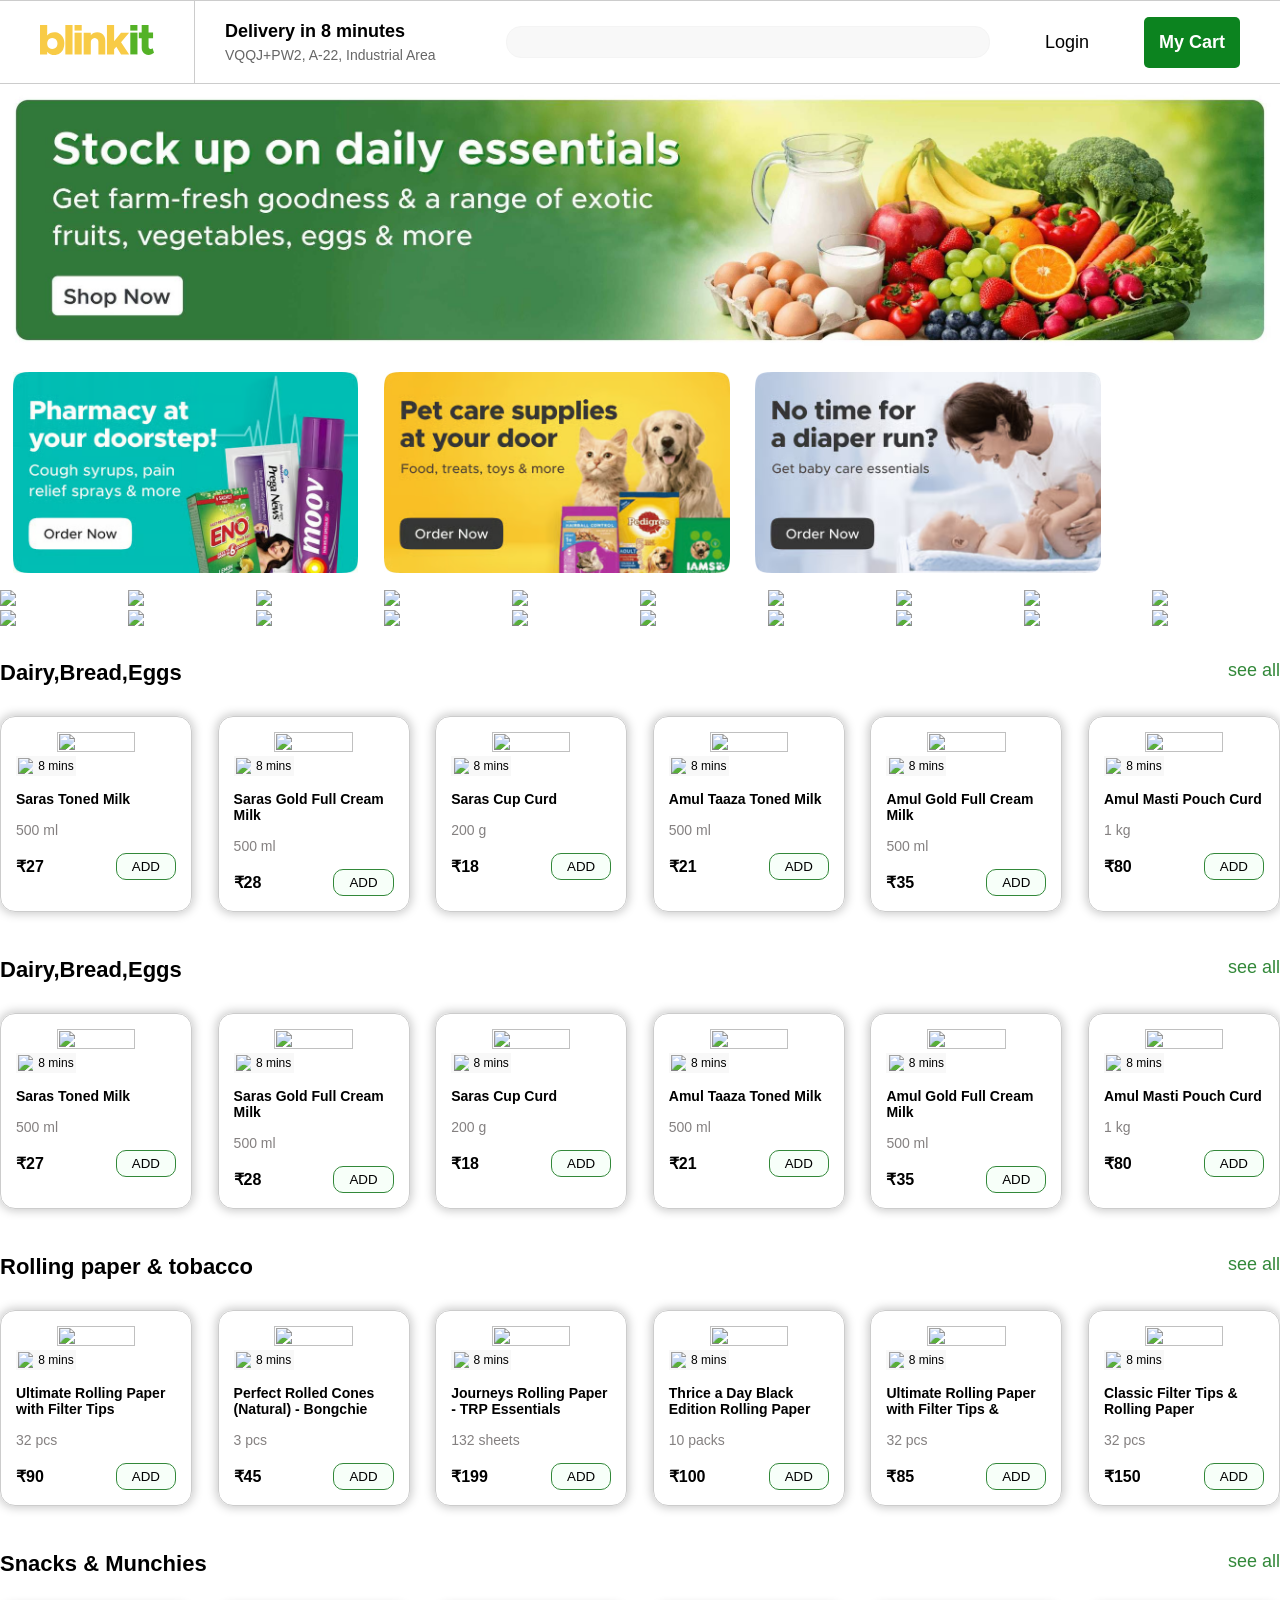
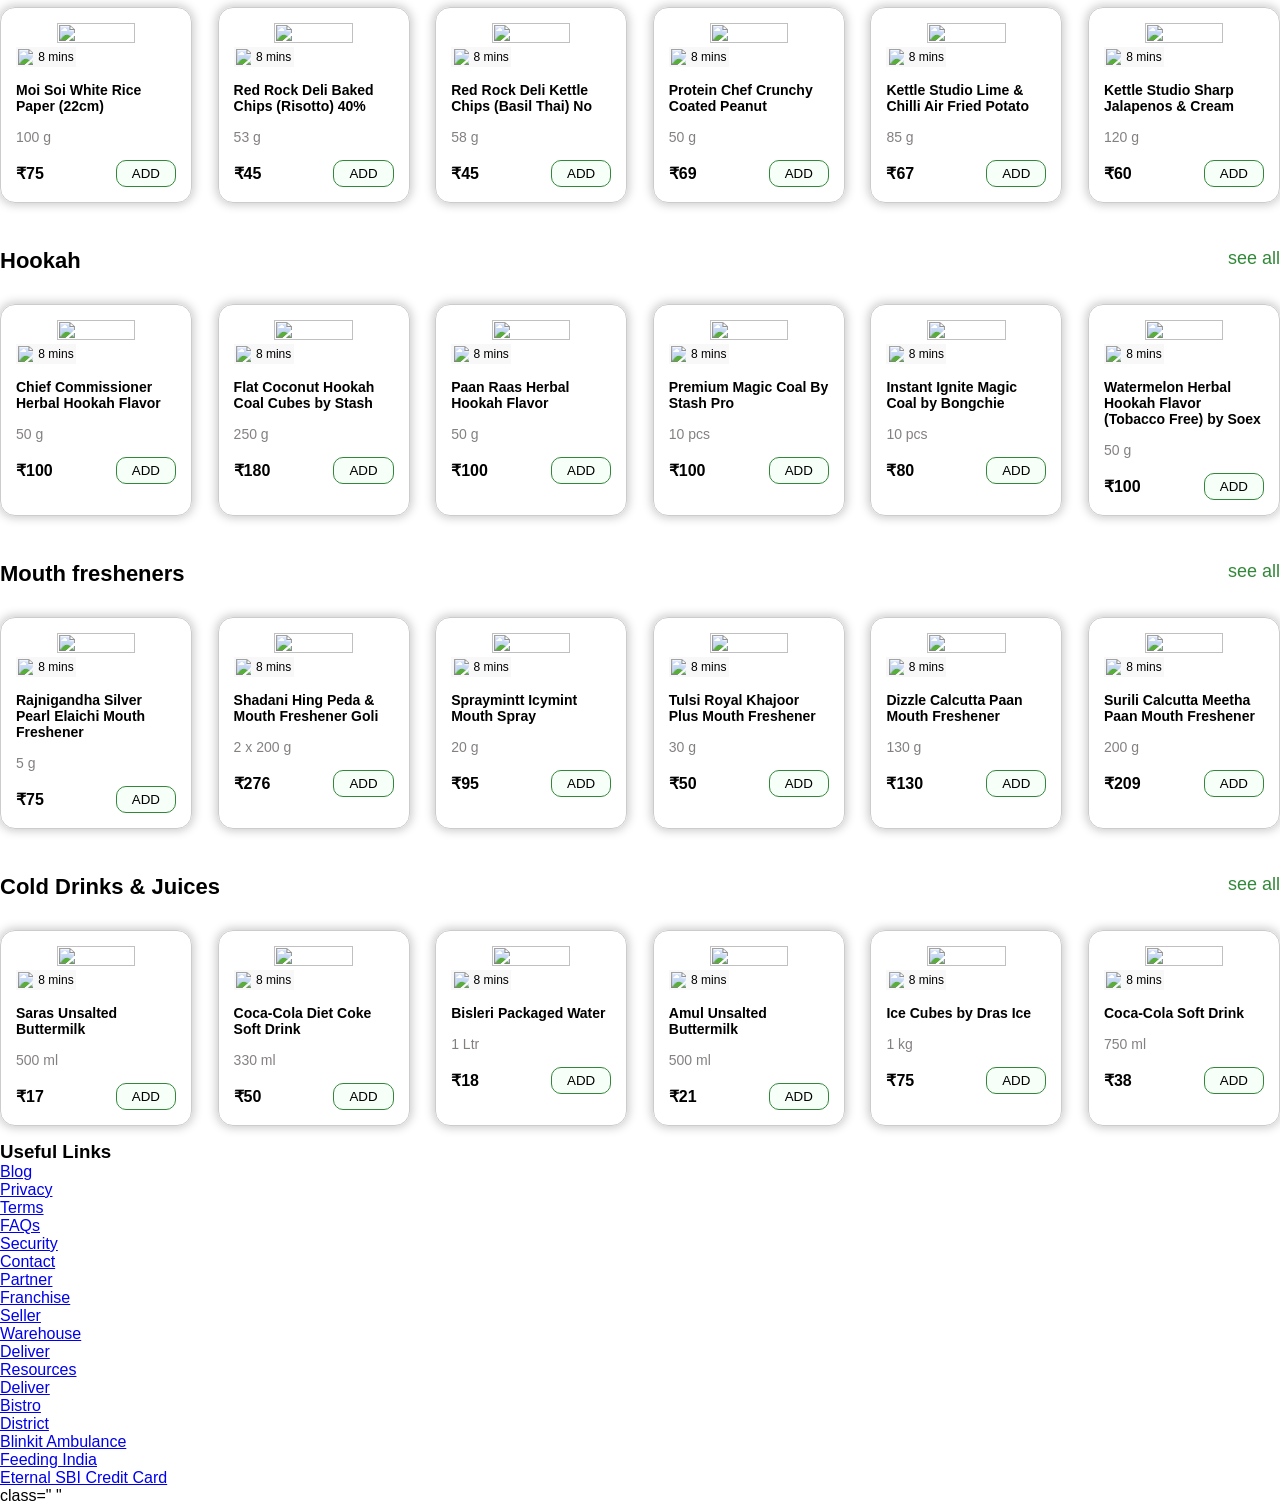
==== commit 335eb7c7: "Update home.html" ====
--- a/home.html
+++ b/home.html
@@ -995,7 +995,7 @@
                     </div>
                 </div>
                 <div class="footer-mid-row1-right">
-                    <div> class= </div>
+                    <div> class=" " </div>
                 </div>
             </div>
         </div>
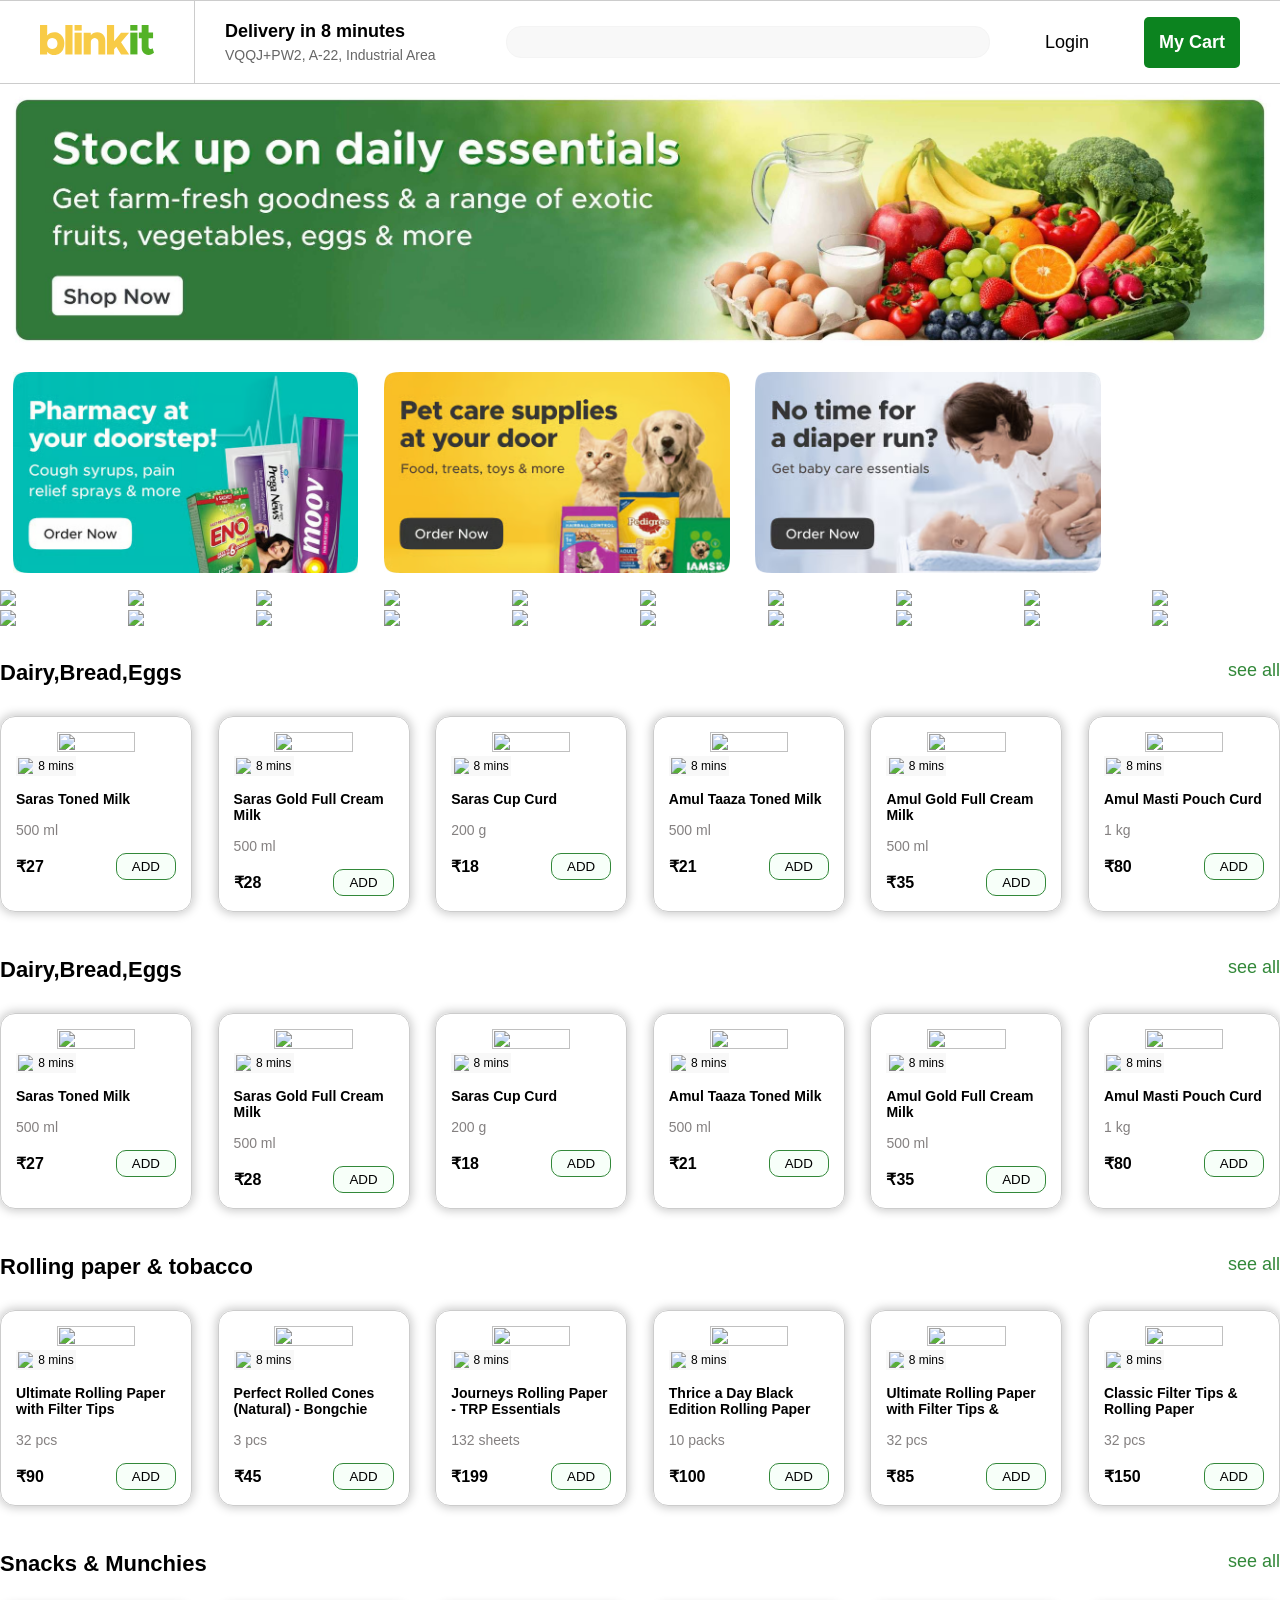
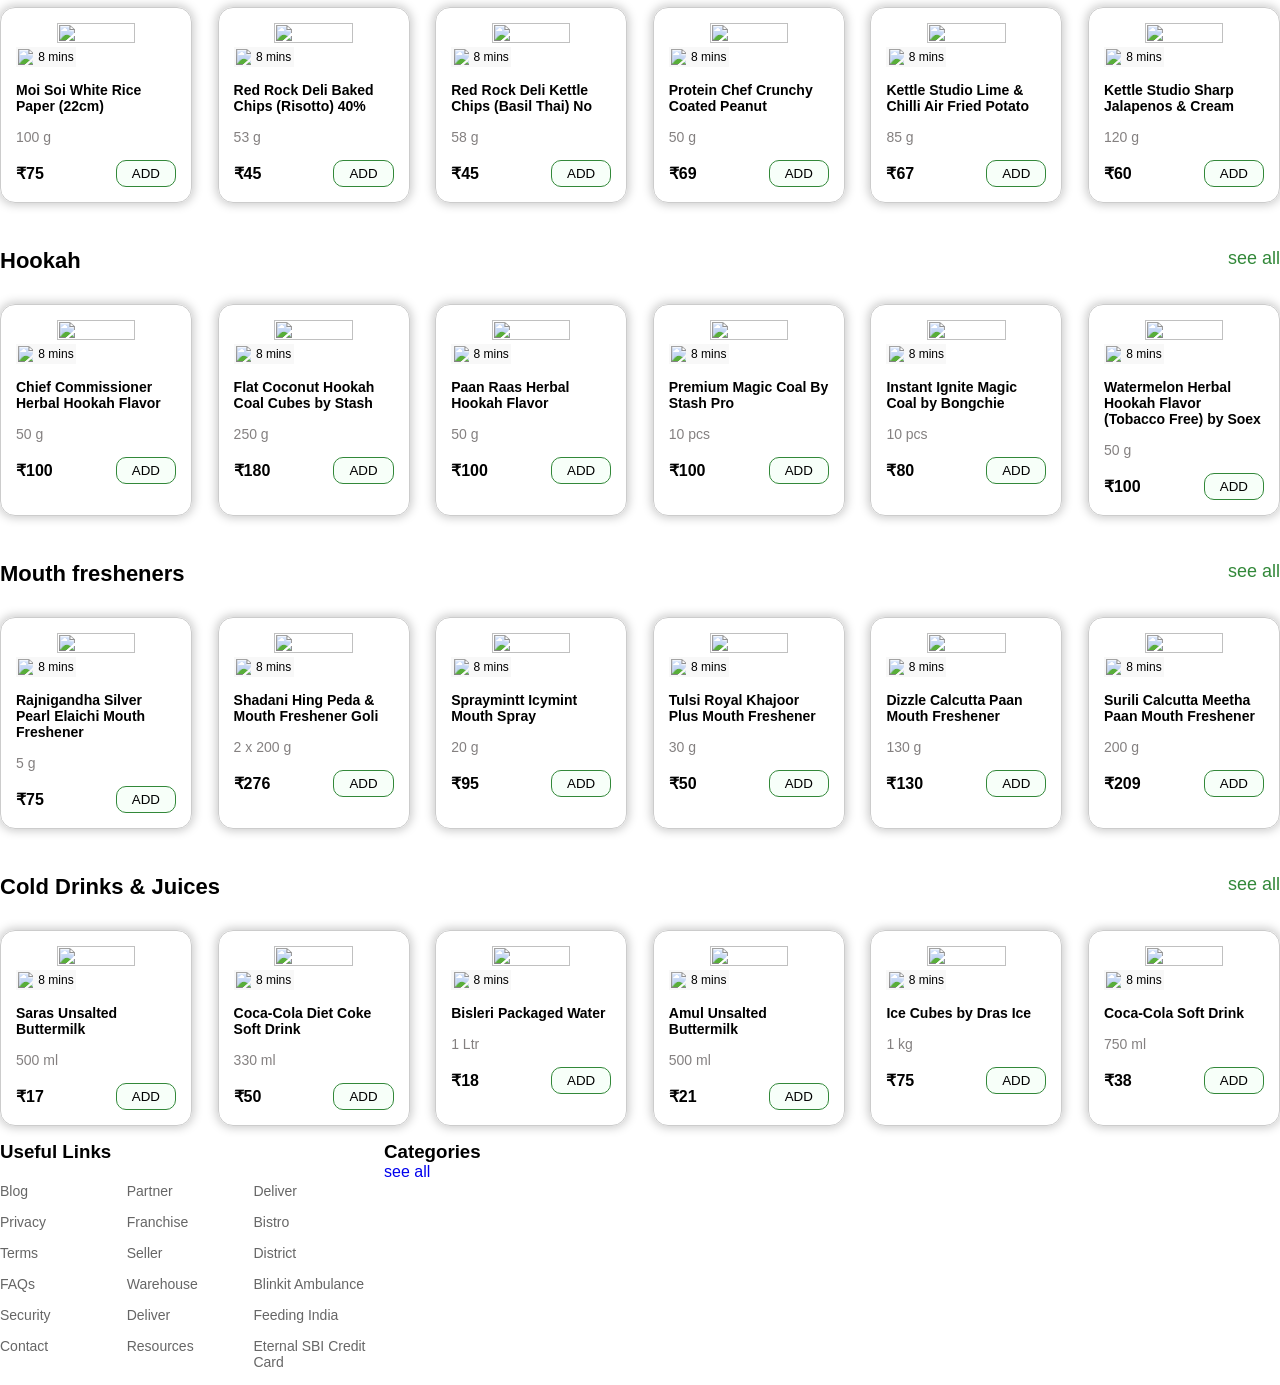
==== commit b28581ff: "go" ====
--- a/home.html
+++ b/home.html
@@ -995,7 +995,10 @@
                     </div>
                 </div>
                 <div class="footer-mid-row1-right">
-                    <div> class=" " </div>
+                    <div class="categoriesheadingrow">
+                    <h3>Categories</h3>
+                    <a href="#">see all</a>
+                     </div>
                 </div>
             </div>
         </div>
--- a/style.css
+++ b/style.css
@@ -3,6 +3,7 @@
     padding: 0px;
     font-family: 'Poppins', sans-serif;
     box-sizing:border-box;
+    text-decoration: none;
 }
 
 header{
@@ -171,4 +172,38 @@
     border: 1px solid #328839;
     padding: 5px 15px;
     border-radius: 10px;
-}+}
+.footer{
+    padding: 40px 0px 0px 0px;               
+}
+.footer-mid{
+    max-width: 1280px;
+    margin: auto;
+}
+.footer-mid-row1{
+    width: 100%;
+    display: flex;
+}
+.footer-mid-row1-left{
+    flex-basis: 30%;
+}
+.footer-mid-row1-left h3{
+    margin-bottom: 20px;
+}
+.usefullinks{
+    display: flex;
+}
+.usefullinks ul{
+    flex-basis: 33%;
+    list-style: none;
+}
+.usefullinks ul li a{
+    font-size: 14px;
+    margin-bottom: 15px;
+    display: block;
+    color: rgb(102, 102, 102);
+}
+.footer-mid-row1-right{
+    flex-basis: 30%;
+}
+.
--- a/media.css
+++ b/media.css
@@ -52,6 +52,16 @@
         border: 1px solid #ccc;
     }
     .productsection{
-        padding: 0px 10px;
+        padding: 30px 10px;
+    }
+    .footer{
+        padding-top: 0px;
+    }
+    .footer-mid-row1{
+        flex-direction: column;
+        padding: 10px;
+    }
+    .categoriesheadingrow{
+        display: flex;
     }
 }                     
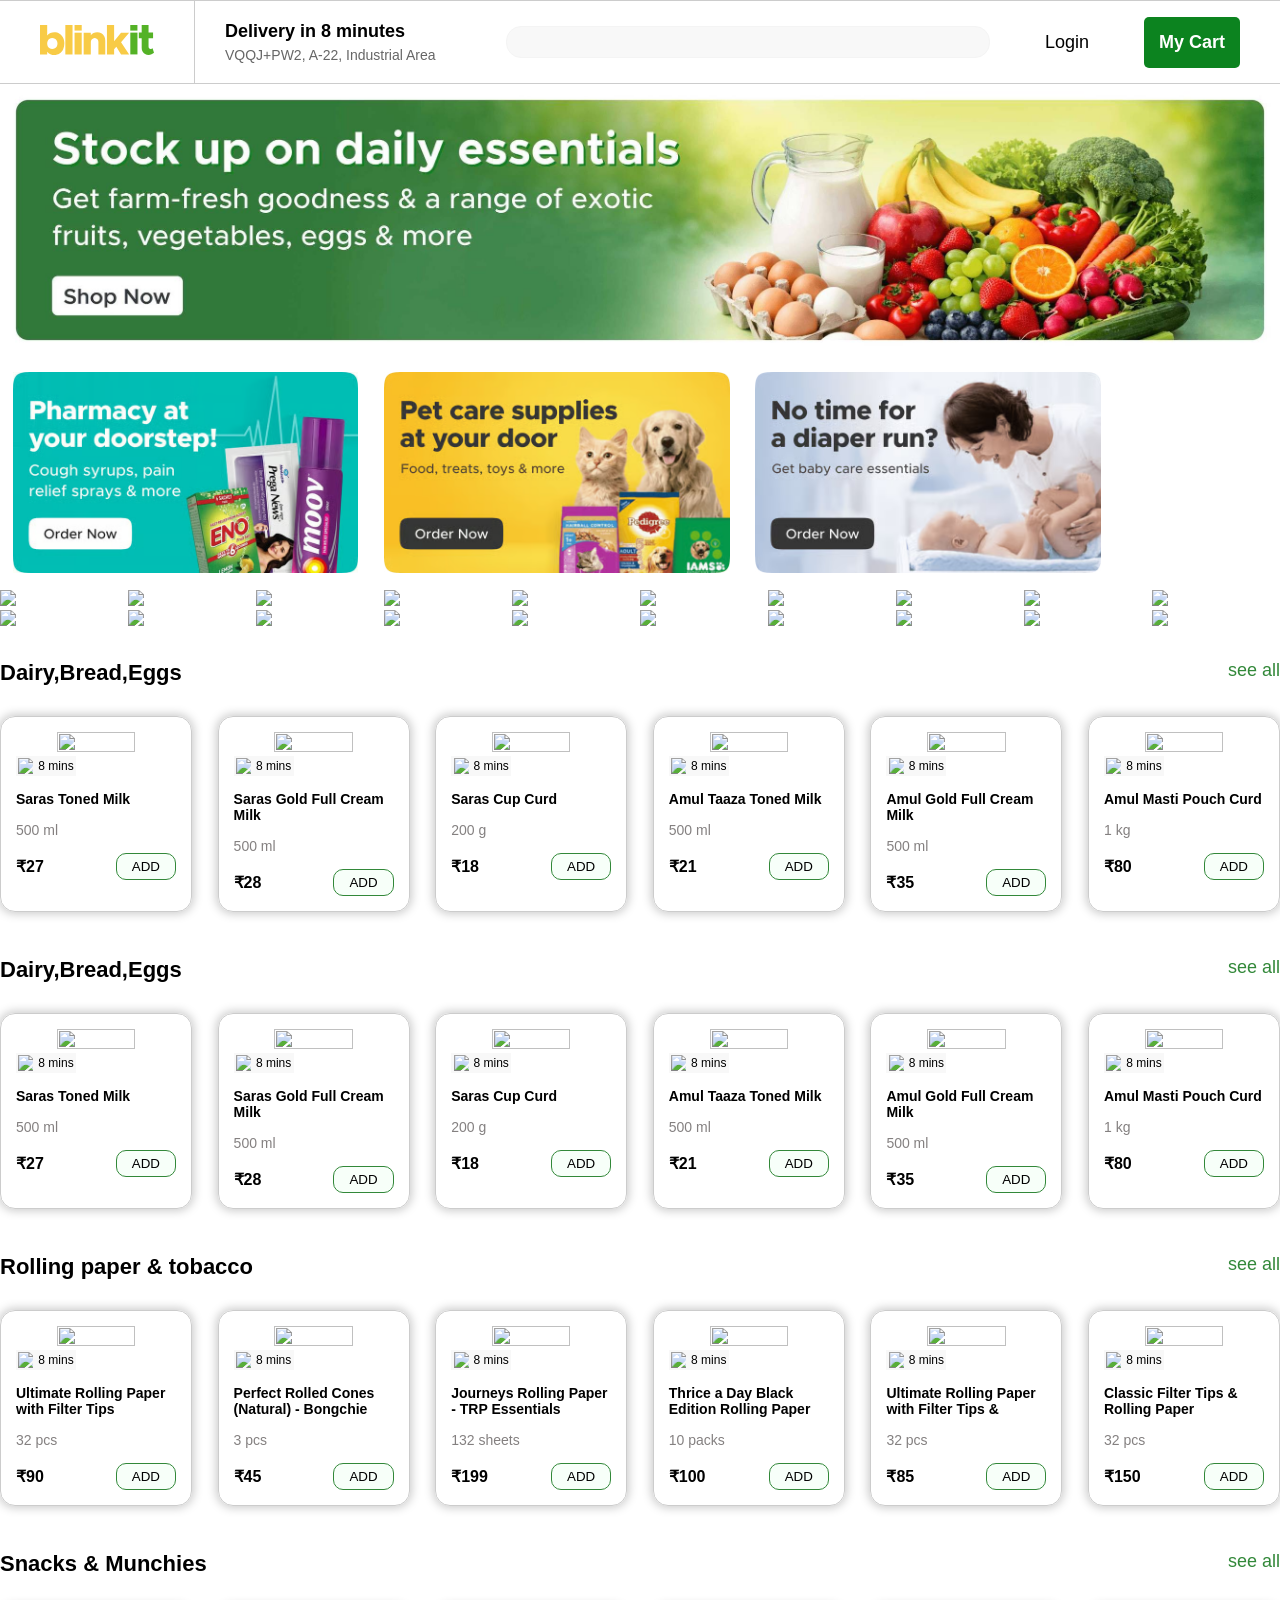
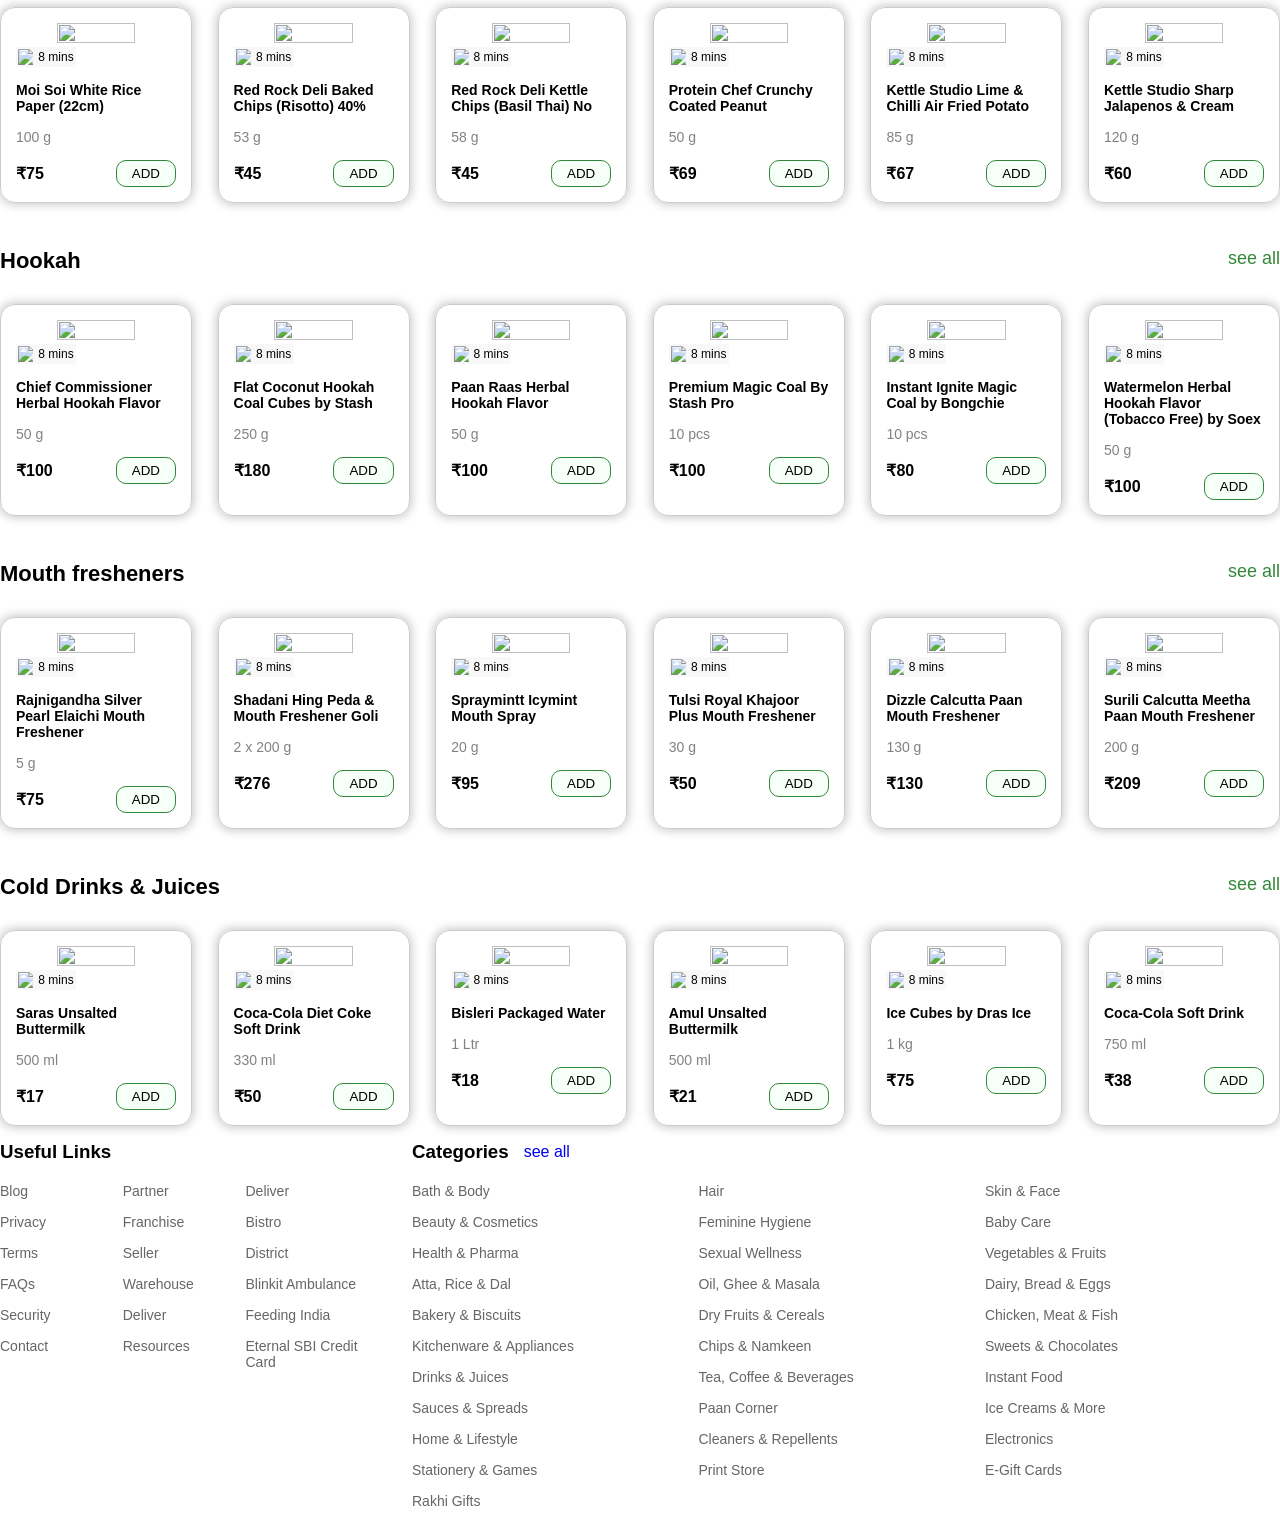
==== commit 202efd38: "1" ====
--- a/home.html
+++ b/home.html
@@ -999,6 +999,45 @@
                     <h3>Categories</h3>
                     <a href="#">see all</a>
                      </div>
+                     <div class="usefullinks">
+                        <ul>
+                            <li><a href="#">Bath & Body</a></li>
+                            <li><a href="#">Beauty & Cosmetics</a></li>
+                            <li><a href="#">Health & Pharma</a></li>
+                            <li><a href="#">Atta, Rice & Dal</a></li>
+                            <li><a href="#">Bakery & Biscuits</a></li>
+                            <li><a href="#">Kitchenware & Appliances</a></li>
+                            <li><a href="#">Drinks & Juices</a></li>
+                            <li><a href="#">Sauces & Spreads</a></li>
+                            <li><a href="#">Home & Lifestyle</a></li>
+                            <li><a href="#">Stationery & Games</a></li>
+                            <li><a href="#">Rakhi Gifts</a></li>
+                        </ul>
+                        <ul>
+                            <li><a href="#">Hair</a></li>
+                            <li><a href="#">Feminine Hygiene</a></li>
+                            <li><a href="#">Sexual Wellness</a></li>
+                            <li><a href="#">Oil, Ghee & Masala</a></li>
+                            <li><a href="#">Dry Fruits & Cereals</a></li>
+                            <li><a href="#">Chips & Namkeen</a></li>
+                            <li><a href="#">Tea, Coffee & Beverages</a></li>
+                            <li><a href="#">Paan Corner</a></li>
+                            <li><a href="#">Cleaners & Repellents</a></li>
+                            <li><a href="#">Print Store</a></li>
+                        </ul>
+                        <ul>
+                            <li><a href="#">Skin & Face</a></li>
+                            <li><a href="#">Baby Care</a></li>
+                            <li><a href="#">Vegetables & Fruits</a></li>
+                            <li><a href="#">Dairy, Bread & Eggs</a></li>
+                            <li><a href="#">Chicken, Meat & Fish</a></li>
+                            <li><a href="#">Sweets & Chocolates</a></li>
+                            <li><a href="#">Instant Food</a></li>
+                            <li><a href="#">Ice Creams & More</a></li>
+                            <li><a href="#">Electronics</a></li>
+                            <li><a href="#">E-Gift Cards</a></li>
+                        </ul>
+                    </div>
                 </div>
             </div>
         </div>
--- a/style.css
+++ b/style.css
@@ -183,6 +183,7 @@
 .footer-mid-row1{
     width: 100%;
     display: flex;
+    gap: 40px;
 }
 .footer-mid-row1-left{
     flex-basis: 30%;
@@ -204,6 +205,14 @@
     color: rgb(102, 102, 102);
 }
 .footer-mid-row1-right{
-    flex-basis: 30%;
-}
-.+    flex-basis: 70%;
+}
+.categoriesheadingrow{
+    display: flex;
+    margin-bottom: 20px;
+    gap: 15px;
+    align-items: center;
+}
+/* .categoriesheadingrow h3{
+    margin-bottom: 20px;
+} */
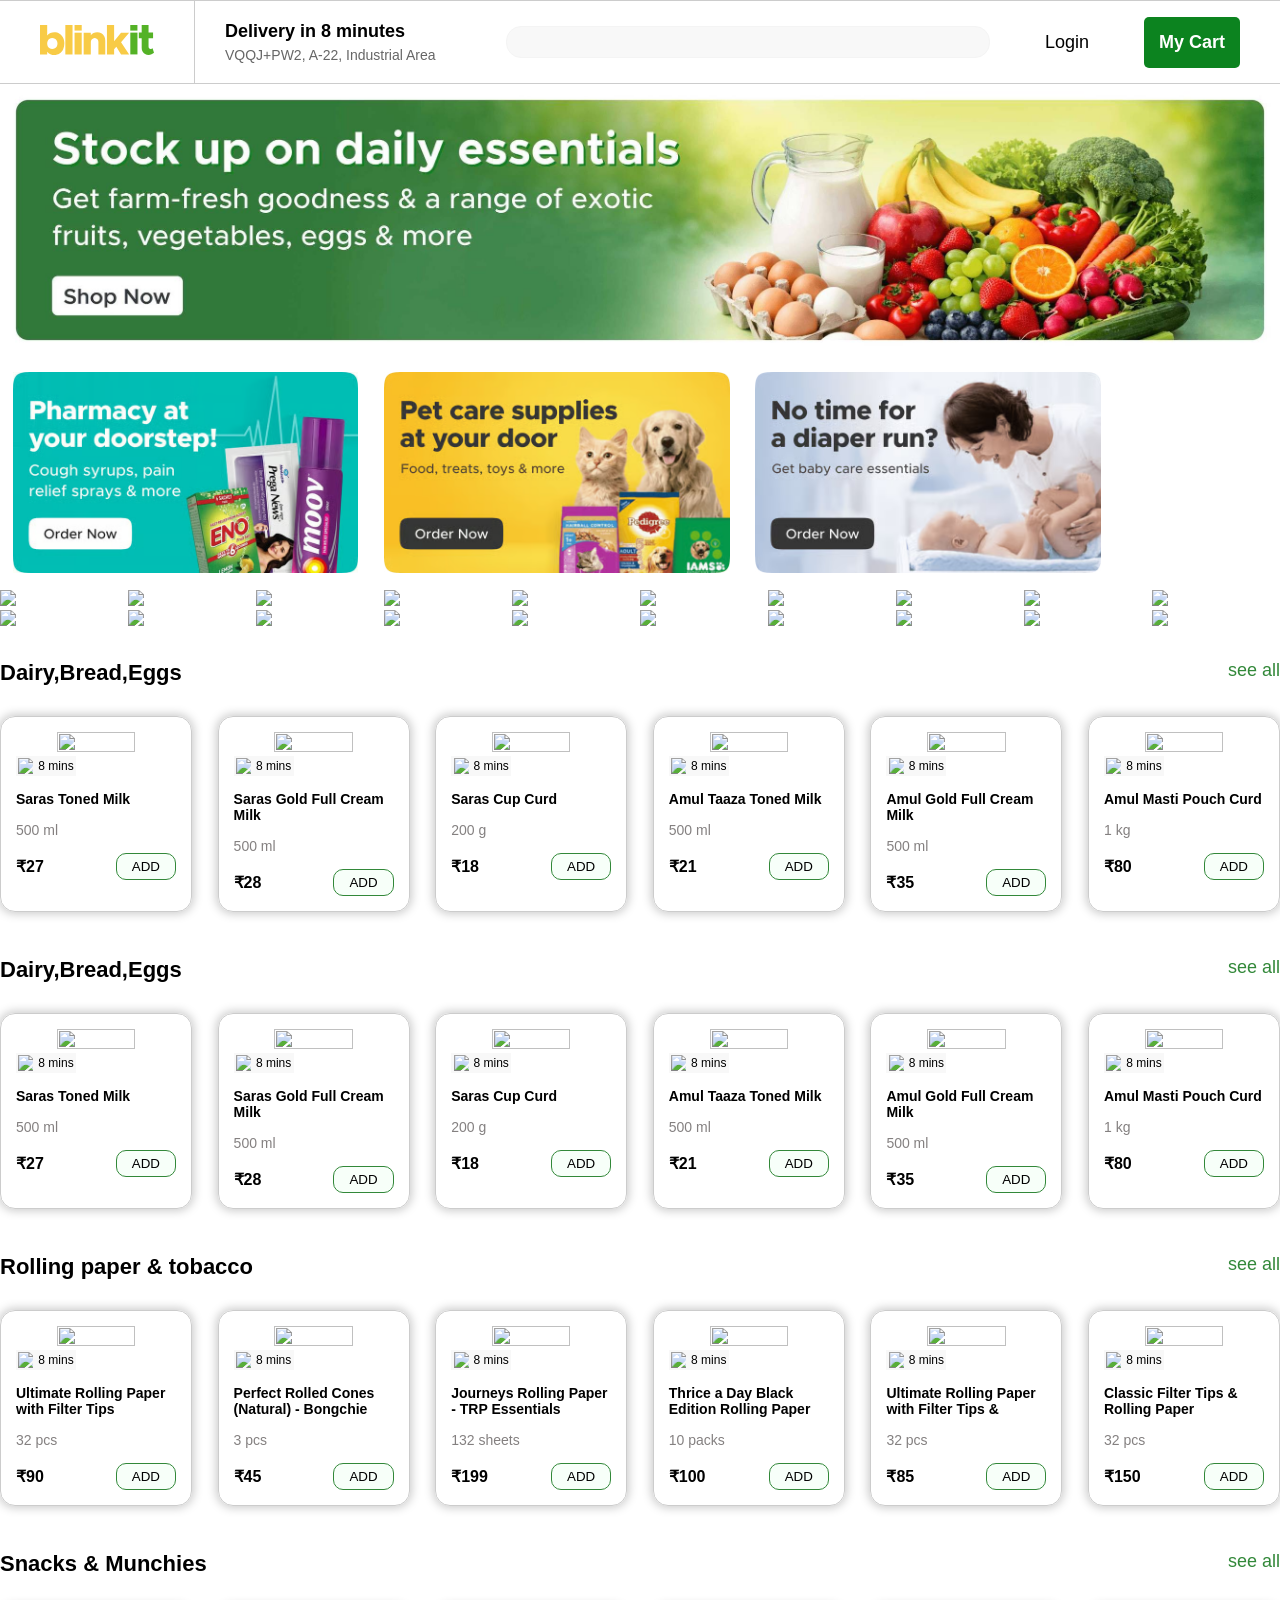
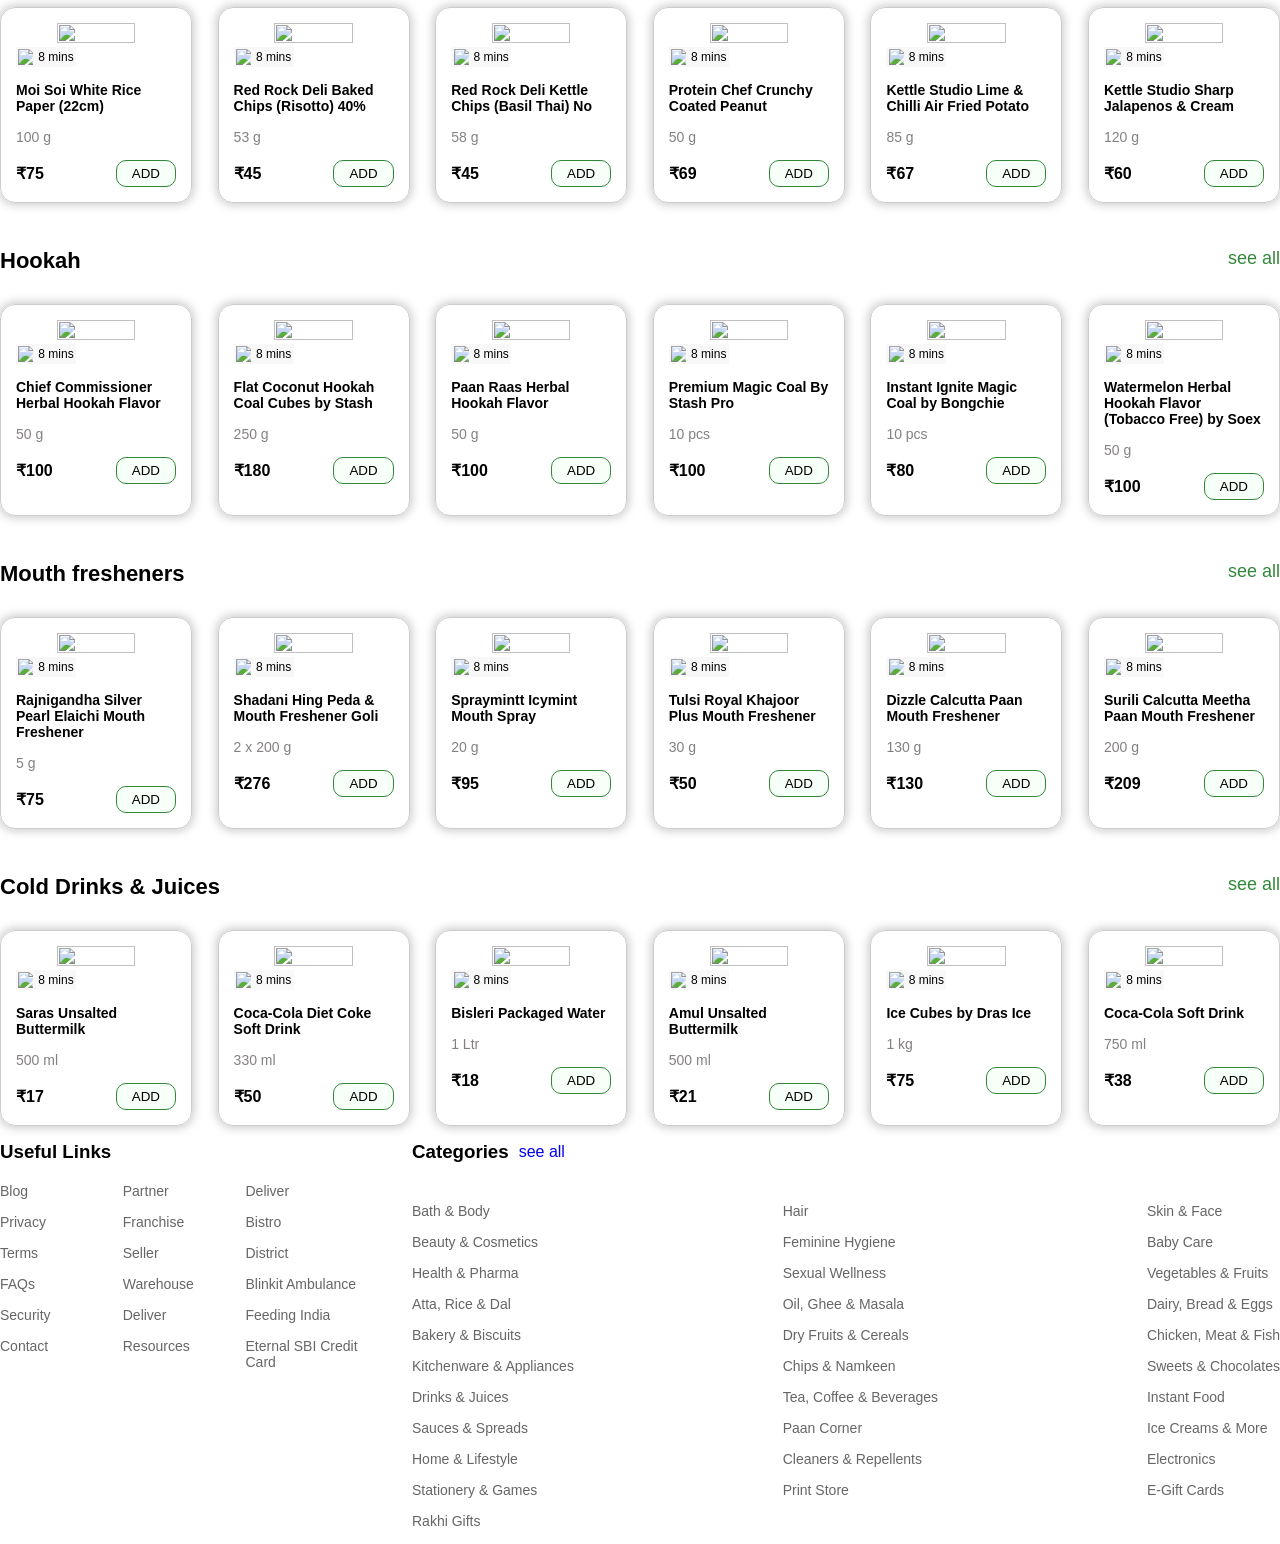
==== commit 1cb9e2e9: "3" ====
--- a/home.html
+++ b/home.html
@@ -999,7 +999,7 @@
                     <h3>Categories</h3>
                     <a href="#">see all</a>
                      </div>
-                     <div class="usefullinks">
+                     <div class="categoriesrow">
                         <ul>
                             <li><a href="#">Bath & Body</a></li>
                             <li><a href="#">Beauty & Cosmetics</a></li>
--- a/style.css
+++ b/style.css
@@ -209,10 +209,25 @@
 }
 .categoriesheadingrow{
     display: flex;
-    margin-bottom: 20px;
-    gap: 15px;
+    margin-bottom: 40px;
+    gap: 10px;
     align-items: center;
 }
-/* .categoriesheadingrow h3{
-    margin-bottom: 20px;
-} */+.categoriesrow {
+    display: flex;
+    justify-content: space-between;
+}
+
+.categoriesrow ul {
+    list-style: none;
+    c
+    padding: 0;
+    margin: 0;
+}
+
+.categoriesrow li a{
+    font-size: 14px;
+    margin-bottom: 15px;
+    display: block;
+    color: rgb(102, 102, 102);
+}
--- a/media.css
+++ b/media.css
@@ -61,7 +61,9 @@
         flex-direction: column;
         padding: 10px;
     }
-    .categoriesheadingrow{
-        display: flex;
+    .categoriesrow li{
+        flex-basis: 48%;
+
     }
-}                     +   
+}    
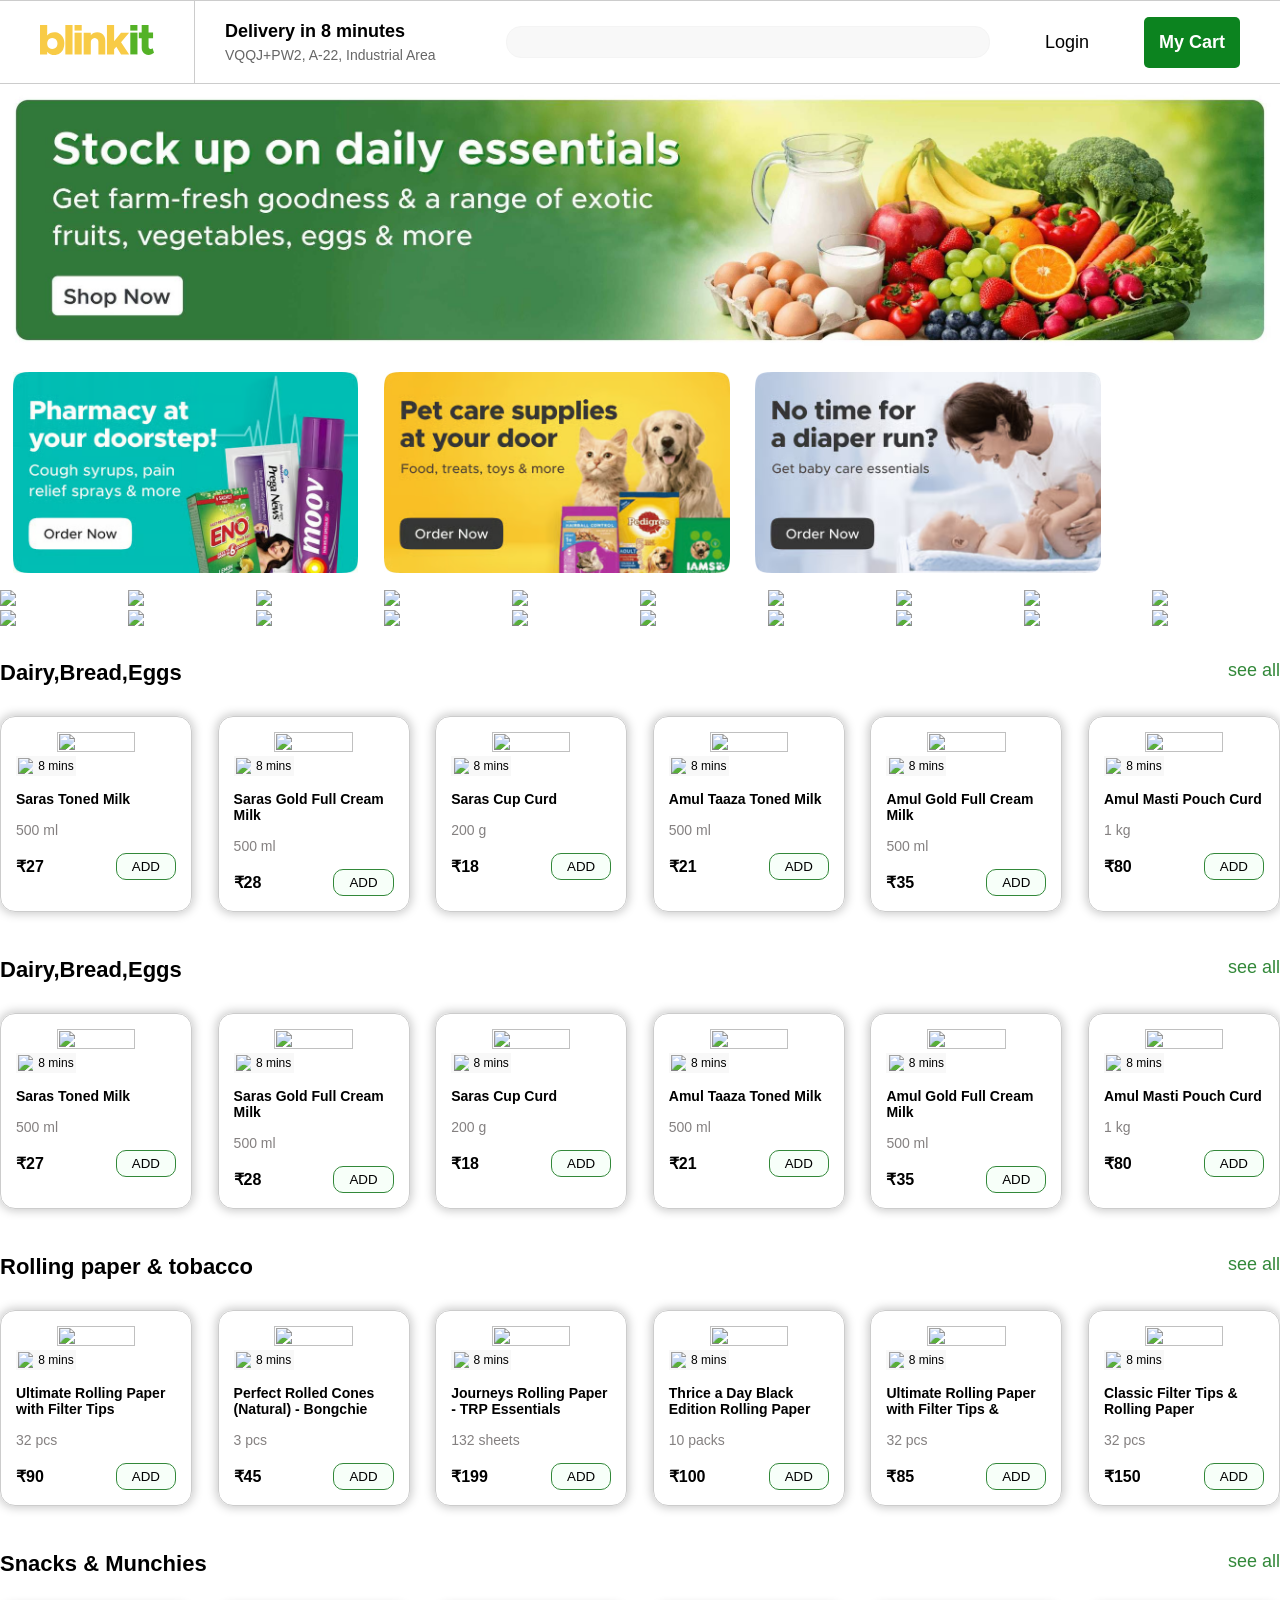
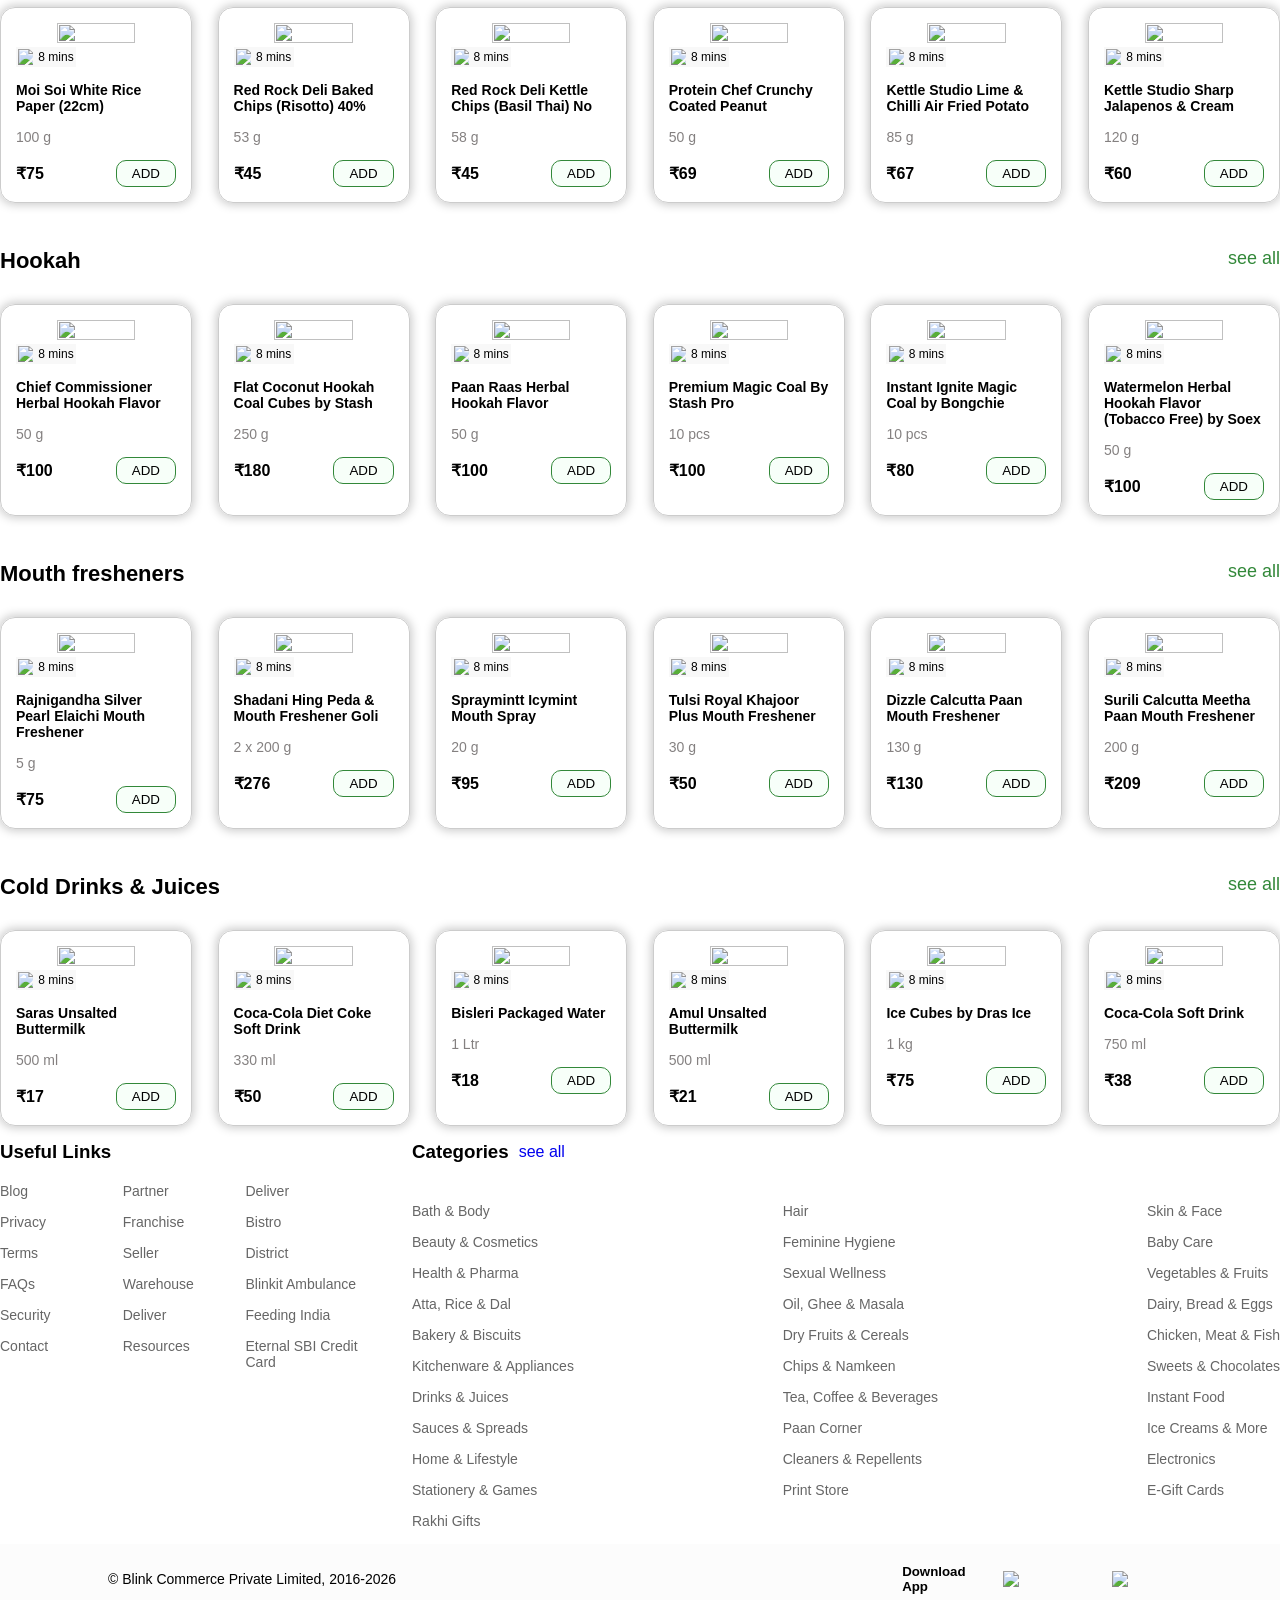
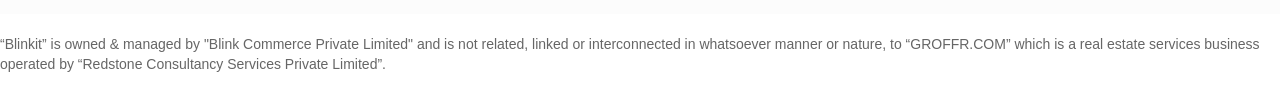
==== commit b417925e: "4" ====
--- a/home.html
+++ b/home.html
@@ -1040,6 +1040,23 @@
                     </div>
                 </div>
             </div>
+                <div class="footer-mid-row2">
+                    <p>© Blink Commerce Private Limited, 2016-2026</p>
+                    <div class="appicons"></div>
+                    
+                        <h5>Download App</h5>
+                        <img width="100" src="https://blinkit.com/d61019073b700ca49d22.png"/>
+                        <img width="100" src="https://blinkit.com/8ed033800ea38f24c4f0.png"/>
+                    <div class="slinks">
+                            <i class="fa-brands fa-facebook"></i>
+                            <i class="fa-brands fa-square-x-twitter"></i>
+                            <i class="fa-brands fa-square-instagram"></i>
+                            <i class="fa-brands fa-square-linkedin"></i>
+                </div>
+                </div>
+            <div class="footer-mid-row3">
+                <p>“Blinkit” is owned & managed by "Blink Commerce Private Limited" and is not related, linked or interconnected in whatsoever manner or nature, to “GROFFR.COM” which is a real estate services business operated by “Redstone Consultancy Services Private Limited”.</p>
+            </div>
         </div>
     </footer>
 </body>
--- a/style.css
+++ b/style.css
@@ -230,4 +230,45 @@
     margin-bottom: 15px;
     display: block;
     color: rgb(102, 102, 102);
+}
+.footer-mid-row3{
+
+}
+.footer-mid-row3 p{
+    padding: 20px 0px ;
+    font-size: 14px;
+    line-height: 20px;
+    color: rgb(102, 102, 102);
+}
+.footer-mid-row2{
+    background-color: #fcfcfc;
+    width: 100%;
+    display: flex;
+    padding: 20px 0px;
+    align-items: center;
+     gap: 10px;
+
+}
+.footer-mid-row2 p{
+    flex-basis: 40%;
+    font-size: 14px;
+    text-align: center;
+}
+.appicons{
+    flex-basis: 30%;
+    display: flex;
+    align-items: center;
+    
+}
+.slinks{
+    display: flex;
+    gap: 20px;
+}
+.slinks i{
+    width: 40%;
+    height: 40%;
+    display: flex;
+    align-items: center;
+    justify-content: center;
+    
 }
--- a/media.css
+++ b/media.css
@@ -54,16 +54,103 @@
     .productsection{
         padding: 30px 10px;
     }
-    .footer{
-        padding-top: 0px;
+
+@media only screen and (min-width: 200px) and (max-width: 575px) {
+
+    /* FOOTER */
+
+    footer {
+        width: 100%;
     }
-    .footer-mid-row1{
+
+    .footer-mid {
+        width: 100%;
+        padding: 20px 15px;
+    }
+
+    .footer-mid-row1 {
+        display: flex;
         flex-direction: column;
-        padding: 10px;
+        gap: 30px;
+        padding: 10px 0;
     }
-    .categoriesrow li{
-        flex-basis: 48%;
 
+    .footer-mid-row1-left,
+    .footer-mid-row1-right {
+        width: 100%;
     }
-   
+
+    /* USEFUL LINKS */
+
+    .usefullinks {
+        display: grid;
+        grid-template-columns: repeat(2, minmax(0, 1fr));
+        gap: 10px;
+    }
+
+    .usefullinks ul {
+        display: contents;
+        list-style: none;
+        padding: 0;
+        margin: 0;
+    }
+
+    .usefullinks li {
+        list-style: none;
+        margin-bottom: 10px;
+    }
+
+    /* CATEGORIES HEADING */
+
+    .categoriesheadingrow {
+        display: flex;
+        align-items: center;
+        gap: 15px;
+        margin-bottom: 15px;
+    }
+
+    /* CATEGORY ITEMS */
+
+    .categoriesrow {
+        display: grid;
+        grid-template-columns: repeat(2, minmax(0, 1fr));
+        column-gap: 15px;
+        row-gap: 10px;
+    }
+
+    .categoriesrow ul {
+        display: contents;
+        list-style: none;
+        padding: 0;
+        margin: 0;
+    }
+
+    .categoriesrow li {
+        list-style: none;
+        margin-bottom: 10px;
+        min-width: 0;
+    }
+
+    /* FOOTER LINKS */
+
+    .usefullinks a,
+    .categoriesrow a {
+        color: #666;
+        text-decoration: none;
+        font-size: 14px;
+    }
+
+    .footer-mid-row1 h3 {
+        font-size: 18px;
+    }
+
+}
+.footer-mid-row3{
+    padding: 0px 10px ;
+}
+.footer-mid-row2{
+    gap: 20px;
+    flex-direction: column;
+}
+
 }    
